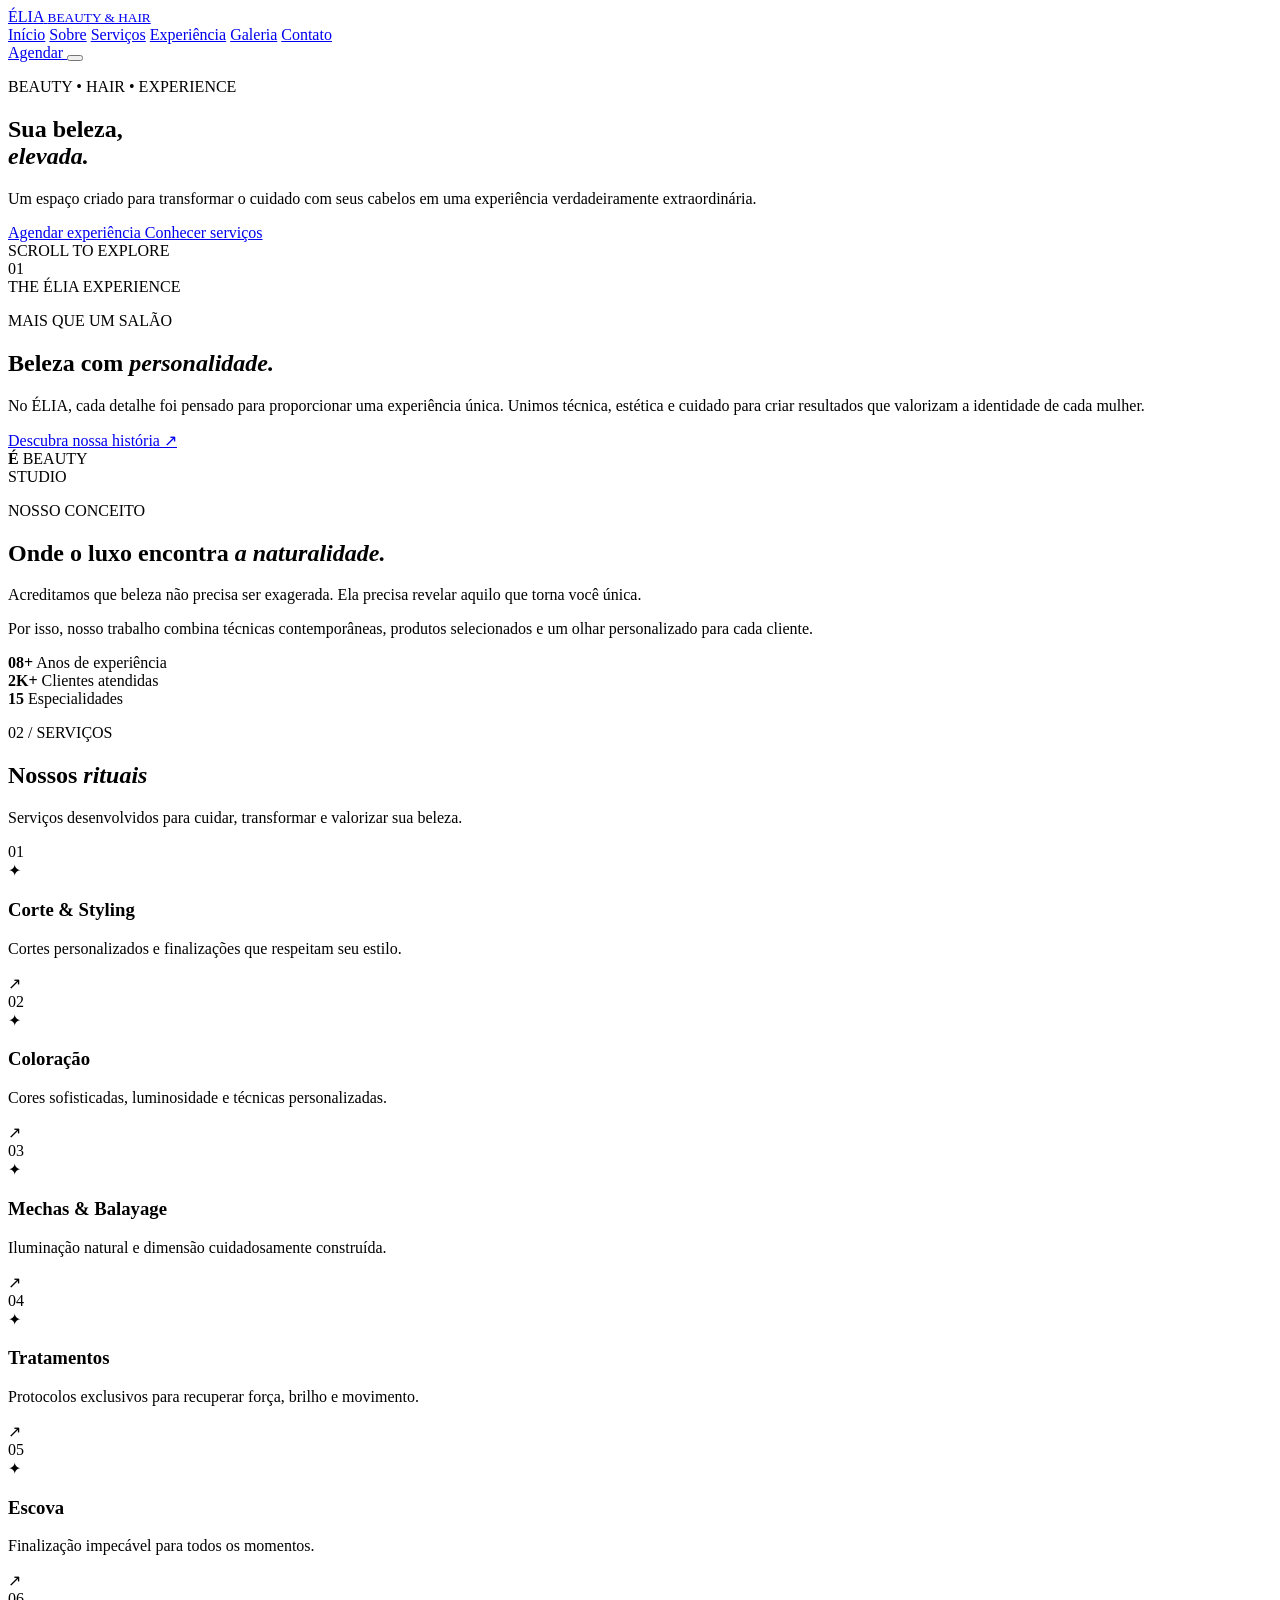
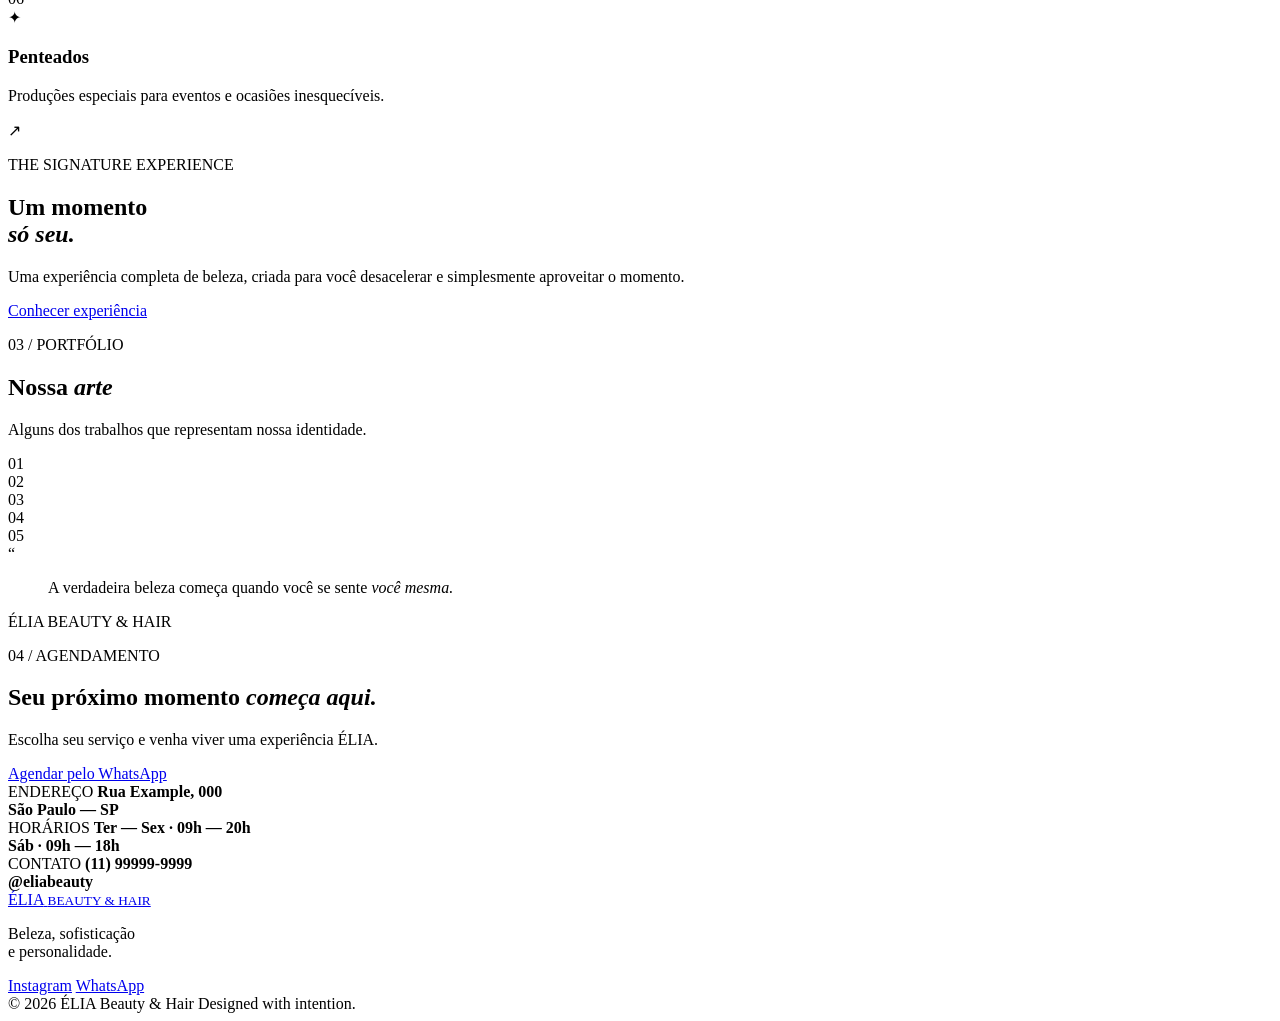
==== índex.html @ af0a2fb6 "Create índex.html" ====
<!DOCTYPE html>
<html lang="pt-BR">
<head>
    <meta charset="UTF-8">
    <meta name="viewport" content="width=device-width, initial-scale=1.0">

    <title>ÉLIA — Beauty & Hair</title>

    <meta name="description"
          content="ÉLIA Beauty & Hair — Beleza, sofisticação e experiências exclusivas para seus cabelos.">

    <!-- Google Fonts -->
    <link rel="preconnect" href="https://fonts.googleapis.com">
    <link rel="preconnect" href="https://fonts.gstatic.com" crossorigin>

    <link href="https://fonts.googleapis.com/css2?family=Cormorant+Garamond:wght@400;500;600;700&family=DM+Sans:wght@300;400;500;600&display=swap"
          rel="stylesheet">

    <!-- CSS -->
    <link rel="stylesheet" href="style.css">
</head>

<body>

    <!-- ================= HEADER ================= -->

    <header class="header" id="header">

        <a href="#" class="logo">
            <span>ÉLIA</span>
            <small>BEAUTY & HAIR</small>
        </a>

        <nav class="nav" id="nav">
            <a href="#inicio">Início</a>
            <a href="#sobre">Sobre</a>
            <a href="#servicos">Serviços</a>
            <a href="#experiencia">Experiência</a>
            <a href="#galeria">Galeria</a>
            <a href="#contato">Contato</a>
        </nav>

        <a href="#agendamento" class="header-button">
            Agendar
        </a>

        <button class="menu-button" id="menuButton" aria-label="Abrir menu">
            <span></span>
            <span></span>
            <span></span>
        </button>

    </header>


    <!-- ================= HERO ================= -->

    <main>

        <section class="hero" id="inicio">

            <div class="hero-overlay"></div>

            <div class="hero-content">

                <p class="eyebrow">
                    BEAUTY • HAIR • EXPERIENCE
                </p>

                <h1>
                    Sua beleza,<br>
                    <em>elevada.</em>
                </h1>

                <p class="hero-text">
                    Um espaço criado para transformar o cuidado
                    com seus cabelos em uma experiência
                    verdadeiramente extraordinária.
                </p>

                <div class="hero-buttons">

                    <a href="#agendamento" class="btn btn-primary">
                        Agendar experiência
                    </a>

                    <a href="#servicos" class="btn btn-outline">
                        Conhecer serviços
                    </a>

                </div>

            </div>

            <div class="hero-bottom">
                <span>SCROLL TO EXPLORE</span>
                <div class="scroll-line"></div>
            </div>

        </section>


        <!-- ================= INTRO ================= -->

        <section class="intro section">

            <div class="intro-label">
                <span>01</span>
                <div></div>
                <span>THE ÉLIA EXPERIENCE</span>
            </div>

            <div class="intro-content">

                <p class="eyebrow">
                    MAIS QUE UM SALÃO
                </p>

                <h2>
                    Beleza com <em>personalidade.</em>
                </h2>

                <p>
                    No ÉLIA, cada detalhe foi pensado para proporcionar
                    uma experiência única. Unimos técnica, estética
                    e cuidado para criar resultados que valorizam
                    a identidade de cada mulher.
                </p>

                <a href="#sobre" class="text-link">
                    Descubra nossa história
                    <span>↗</span>
                </a>

            </div>

        </section>


        <!-- ================= SOBRE ================= -->

        <section class="about section" id="sobre">

            <div class="about-image">

                <div class="image-frame"></div>

                <div class="about-badge">
                    <strong>É</strong>
                    <span>BEAUTY<br>STUDIO</span>
                </div>

            </div>

            <div class="about-content">

                <p class="eyebrow">
                    NOSSO CONCEITO
                </p>

                <h2>
                    Onde o luxo encontra
                    <em>a naturalidade.</em>
                </h2>

                <p>
                    Acreditamos que beleza não precisa ser exagerada.
                    Ela precisa revelar aquilo que torna você única.
                </p>

                <p>
                    Por isso, nosso trabalho combina técnicas
                    contemporâneas, produtos selecionados e um olhar
                    personalizado para cada cliente.
                </p>

                <div class="about-stats">

                    <div>
                        <strong>08+</strong>
                        <span>Anos de experiência</span>
                    </div>

                    <div>
                        <strong>2K+</strong>
                        <span>Clientes atendidas</span>
                    </div>

                    <div>
                        <strong>15</strong>
                        <span>Especialidades</span>
                    </div>

                </div>

            </div>

        </section>


        <!-- ================= SERVIÇOS ================= -->

        <section class="services section" id="servicos">

            <div class="section-heading">

                <div>
                    <p class="eyebrow">02 / SERVIÇOS</p>

                    <h2>
                        Nossos <em>rituais</em>
                    </h2>
                </div>

                <p>
                    Serviços desenvolvidos para cuidar,
                    transformar e valorizar sua beleza.
                </p>

            </div>


            <div class="services-grid">

                <article class="service-card">

                    <span class="service-number">01</span>

                    <div class="service-icon">✦</div>

                    <h3>Corte & Styling</h3>

                    <p>
                        Cortes personalizados e finalizações
                        que respeitam seu estilo.
                    </p>

                    <span class="service-arrow">↗</span>

                </article>


                <article class="service-card featured">

                    <span class="service-number">02</span>

                    <div class="service-icon">✦</div>

                    <h3>Coloração</h3>

                    <p>
                        Cores sofisticadas, luminosidade e
                        técnicas personalizadas.
                    </p>

                    <span class="service-arrow">↗</span>

                </article>


                <article class="service-card">

                    <span class="service-number">03</span>

                    <div class="service-icon">✦</div>

                    <h3>Mechas & Balayage</h3>

                    <p>
                        Iluminação natural e dimensão
                        cuidadosamente construída.
                    </p>

                    <span class="service-arrow">↗</span>

                </article>


                <article class="service-card">

                    <span class="service-number">04</span>

                    <div class="service-icon">✦</div>

                    <h3>Tratamentos</h3>

                    <p>
                        Protocolos exclusivos para recuperar
                        força, brilho e movimento.
                    </p>

                    <span class="service-arrow">↗</span>

                </article>


                <article class="service-card">

                    <span class="service-number">05</span>

                    <div class="service-icon">✦</div>

                    <h3>Escova</h3>

                    <p>
                        Finalização impecável para todos
                        os momentos.
                    </p>

                    <span class="service-arrow">↗</span>

                </article>


                <article class="service-card">

                    <span class="service-number">06</span>

                    <div class="service-icon">✦</div>

                    <h3>Penteados</h3>

                    <p>
                        Produções especiais para eventos
                        e ocasiões inesquecíveis.
                    </p>

                    <span class="service-arrow">↗</span>

                </article>

            </div>

        </section>


        <!-- ================= EXPERIÊNCIA ================= -->

        <section class="experience" id="experiencia">

            <div class="experience-overlay"></div>

            <div class="experience-content">

                <p class="eyebrow">
                    THE SIGNATURE EXPERIENCE
                </p>

                <h2>
                    Um momento<br>
                    <em>só seu.</em>
                </h2>

                <p>
                    Uma experiência completa de beleza,
                    criada para você desacelerar e simplesmente
                    aproveitar o momento.
                </p>

                <a href="#agendamento" class="btn btn-primary">
                    Conhecer experiência
                </a>

            </div>

        </section>


        <!-- ================= GALERIA ================= -->

        <section class="gallery section" id="galeria">

            <div class="section-heading">

                <div>
                    <p class="eyebrow">03 / PORTFÓLIO</p>

                    <h2>
                        Nossa <em>arte</em>
                    </h2>
                </div>

                <p>
                    Alguns dos trabalhos que representam
                    nossa identidade.
                </p>

            </div>


            <div class="gallery-grid">

                <div class="gallery-item large">
                    <div class="gallery-placeholder">
                        <span>01</span>
                    </div>
                </div>

                <div class="gallery-item">
                    <div class="gallery-placeholder">
                        <span>02</span>
                    </div>
                </div>

                <div class="gallery-item">
                    <div class="gallery-placeholder">
                        <span>03</span>
                    </div>
                </div>

                <div class="gallery-item">
                    <div class="gallery-placeholder">
                        <span>04</span>
                    </div>
                </div>

                <div class="gallery-item large">
                    <div class="gallery-placeholder">
                        <span>05</span>
                    </div>
                </div>

            </div>

        </section>


        <!-- ================= FRASE ================= -->

        <section class="quote">

            <div class="quote-symbol">“</div>

            <blockquote>
                A verdadeira beleza começa
                quando você se sente
                <em>você mesma.</em>
            </blockquote>

            <span>ÉLIA BEAUTY & HAIR</span>

        </section>


        <!-- ================= AGENDAMENTO ================= -->

        <section class="booking section" id="agendamento">

            <div class="booking-content">

                <p class="eyebrow">
                    04 / AGENDAMENTO
                </p>

                <h2>
                    Seu próximo momento
                    <em>começa aqui.</em>
                </h2>

                <p>
                    Escolha seu serviço e venha viver
                    uma experiência ÉLIA.
                </p>

                <a href="#" class="btn btn-primary">
                    Agendar pelo WhatsApp
                </a>

            </div>

            <div class="booking-details">

                <div>
                    <span>ENDEREÇO</span>
                    <strong>
                        Rua Example, 000<br>
                        São Paulo — SP
                    </strong>
                </div>

                <div>
                    <span>HORÁRIOS</span>
                    <strong>
                        Ter — Sex · 09h — 20h<br>
                        Sáb · 09h — 18h
                    </strong>
                </div>

                <div>
                    <span>CONTATO</span>
                    <strong>
                        (11) 99999-9999<br>
                        @eliabeauty
                    </strong>
                </div>

            </div>

        </section>

    </main>


    <!-- ================= FOOTER ================= -->

    <footer class="footer" id="contato">

        <div class="footer-top">

            <a href="#" class="logo">
                <span>ÉLIA</span>
                <small>BEAUTY & HAIR</small>
            </a>

            <p>
                Beleza, sofisticação<br>
                e personalidade.
            </p>

            <div class="socials">
                <a href="#">Instagram</a>
                <a href="#">WhatsApp</a>
            </div>

        </div>

        <div class="footer-bottom">

            <span>
                © 2026 ÉLIA Beauty & Hair
            </span>

            <span>
                Designed with intention.
            </span>

        </div>

    </footer>


    <!-- ================= JAVASCRIPT ================= -->

    <script>

        const header = document.getElementById("header");
        const menuButton = document.getElementById("menuButton");
        const nav = document.getElementById("nav");

        window.addEventListener("scroll", () => {

            if (window.scrollY > 50) {
                header.classList.add("scrolled");
            } else {
                header.classList.remove("scrolled");
            }

        });


        menuButton.addEventListener("click", () => {

            menuButton.classList.toggle("active");
            nav.classList.toggle("active");

        });


        document.querySelectorAll(".nav a").forEach(link => {

            link.addEventListener("click", () => {

                menuButton.classList.remove("active");
                nav.classList.remove("active");

            });

        });

    </script>

</body>
</html>
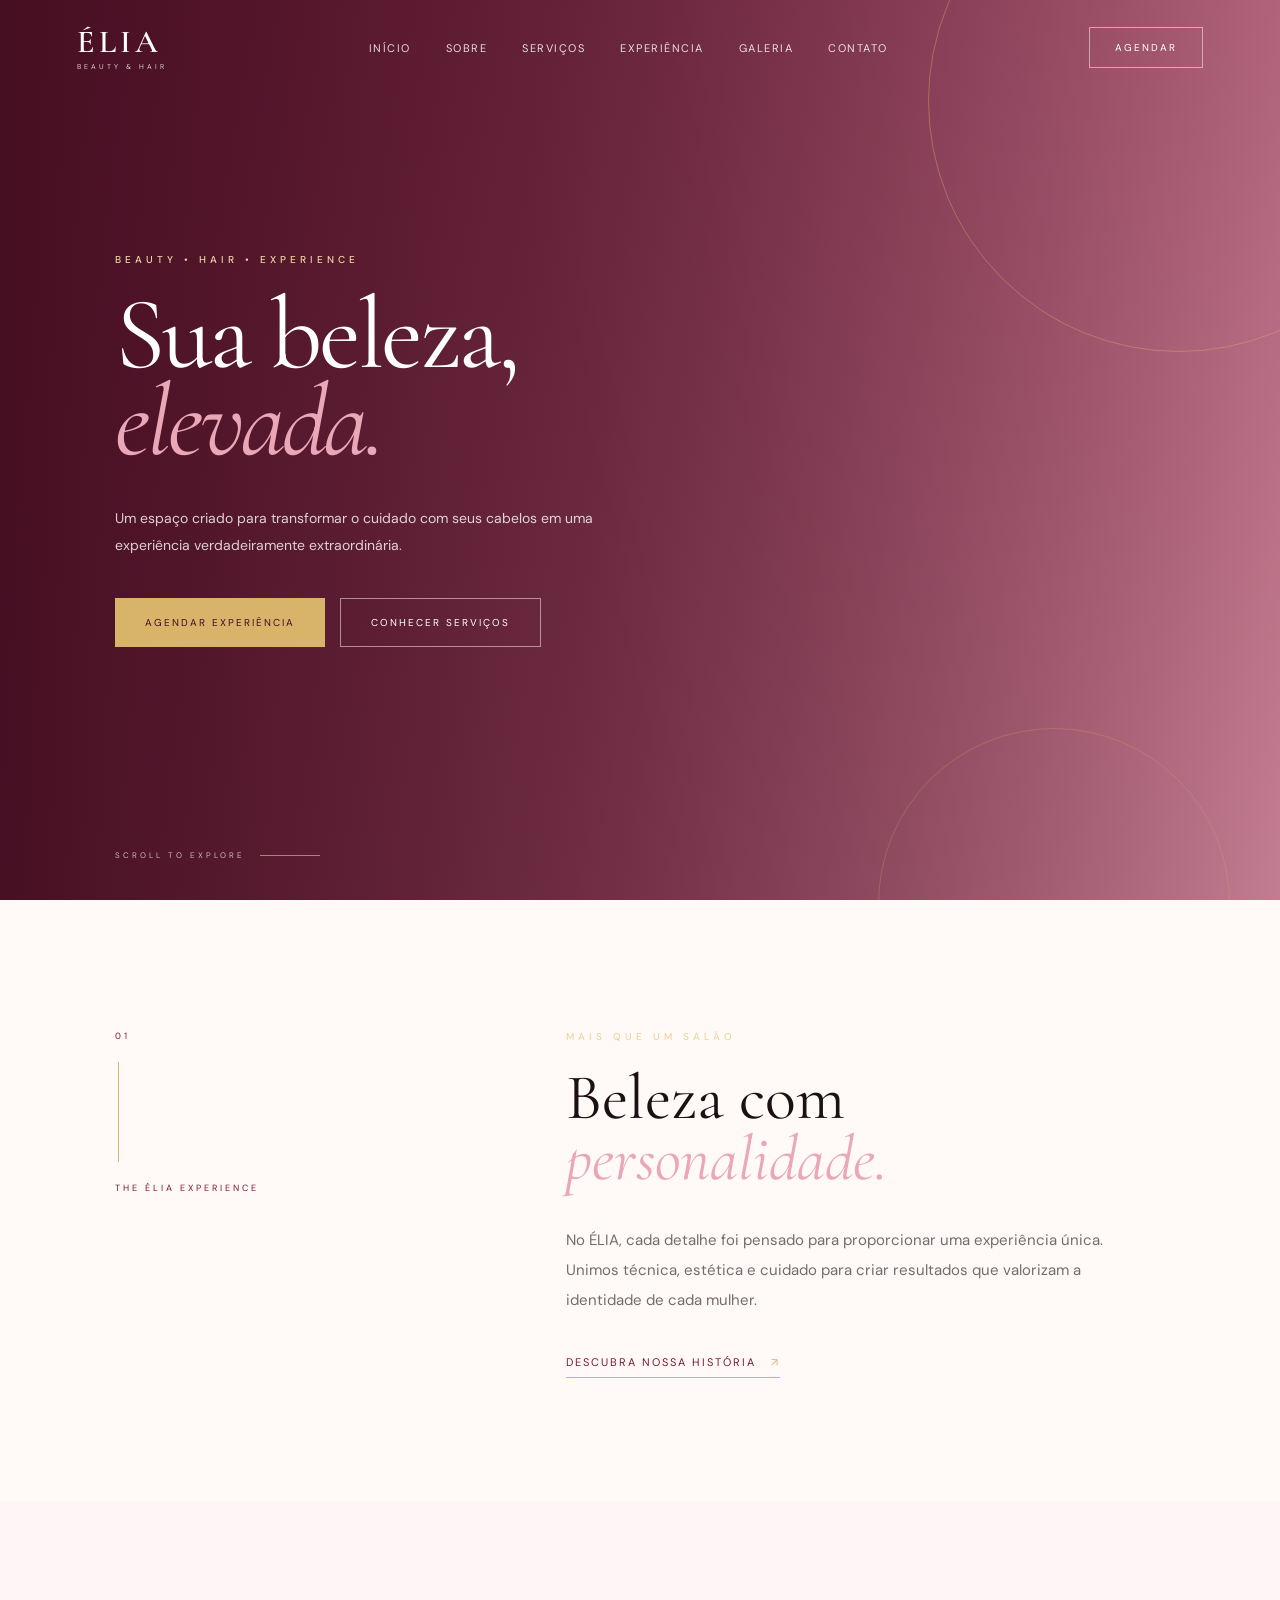
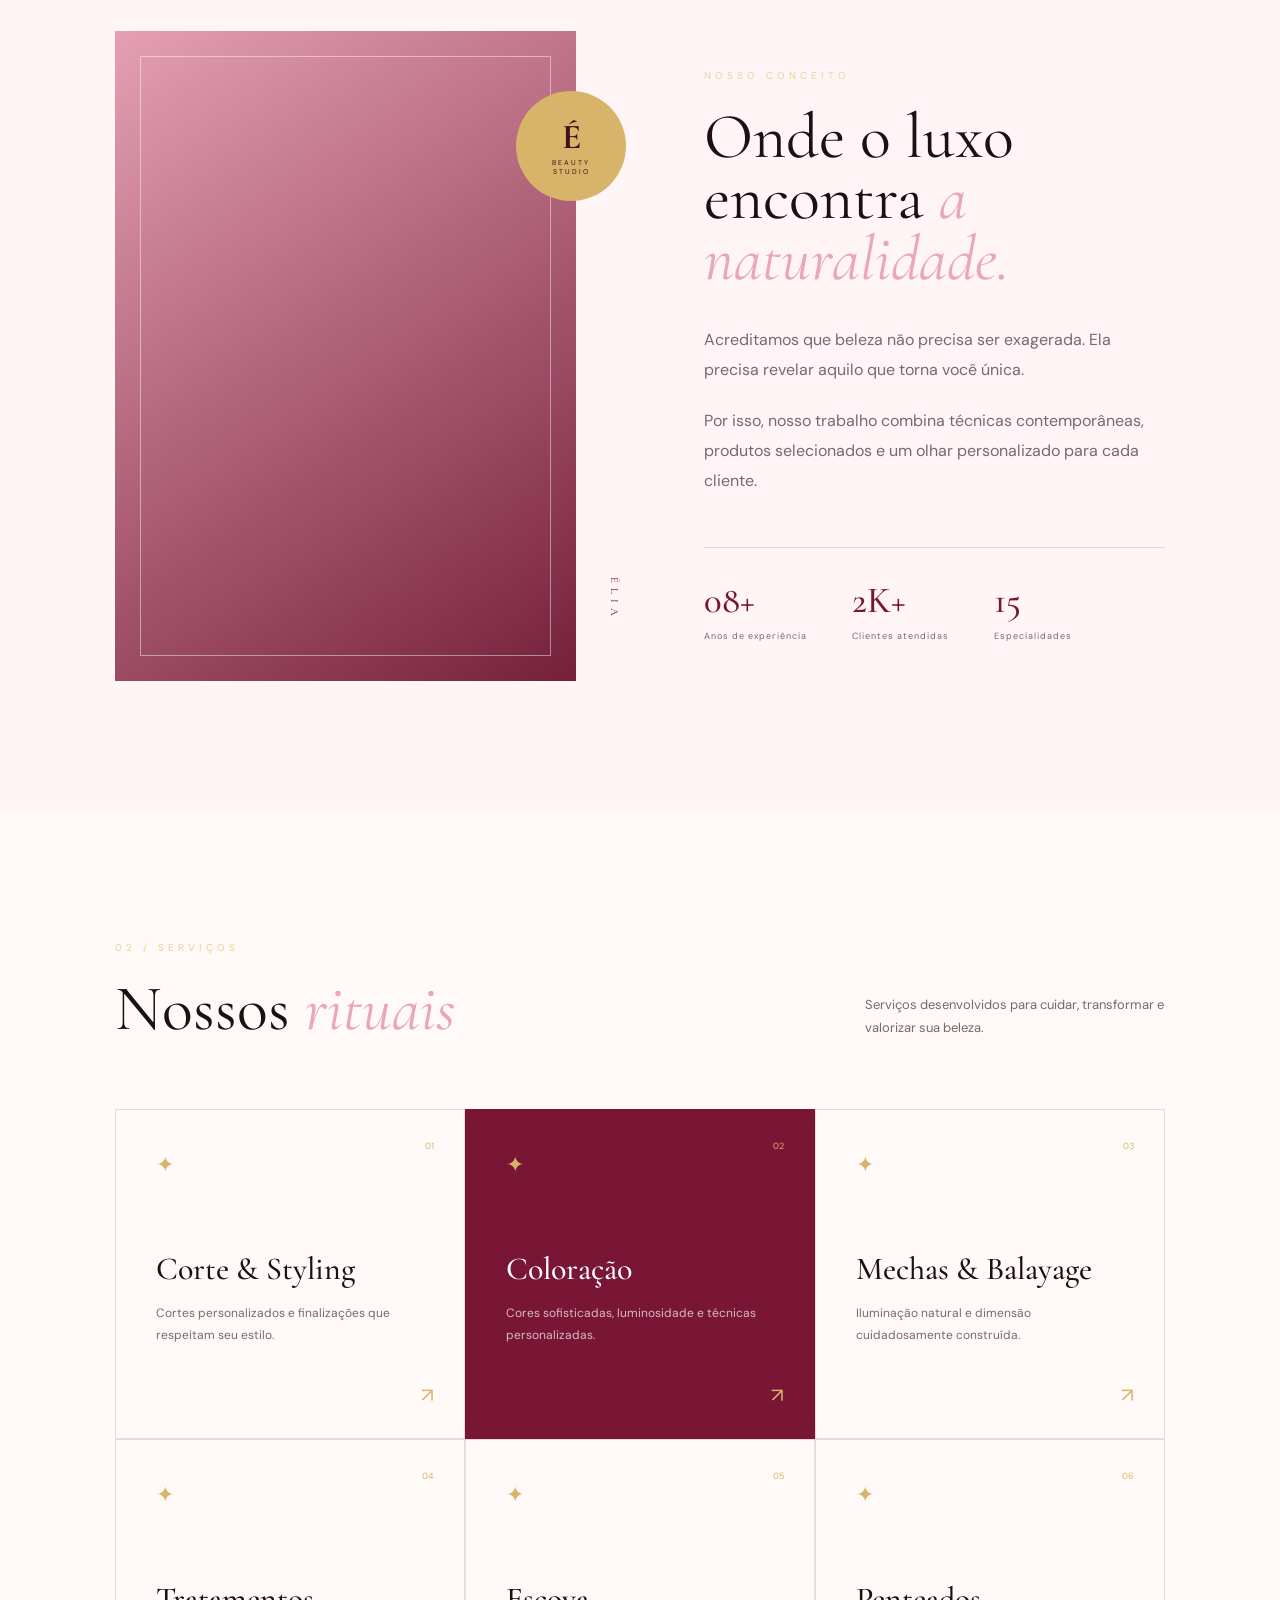
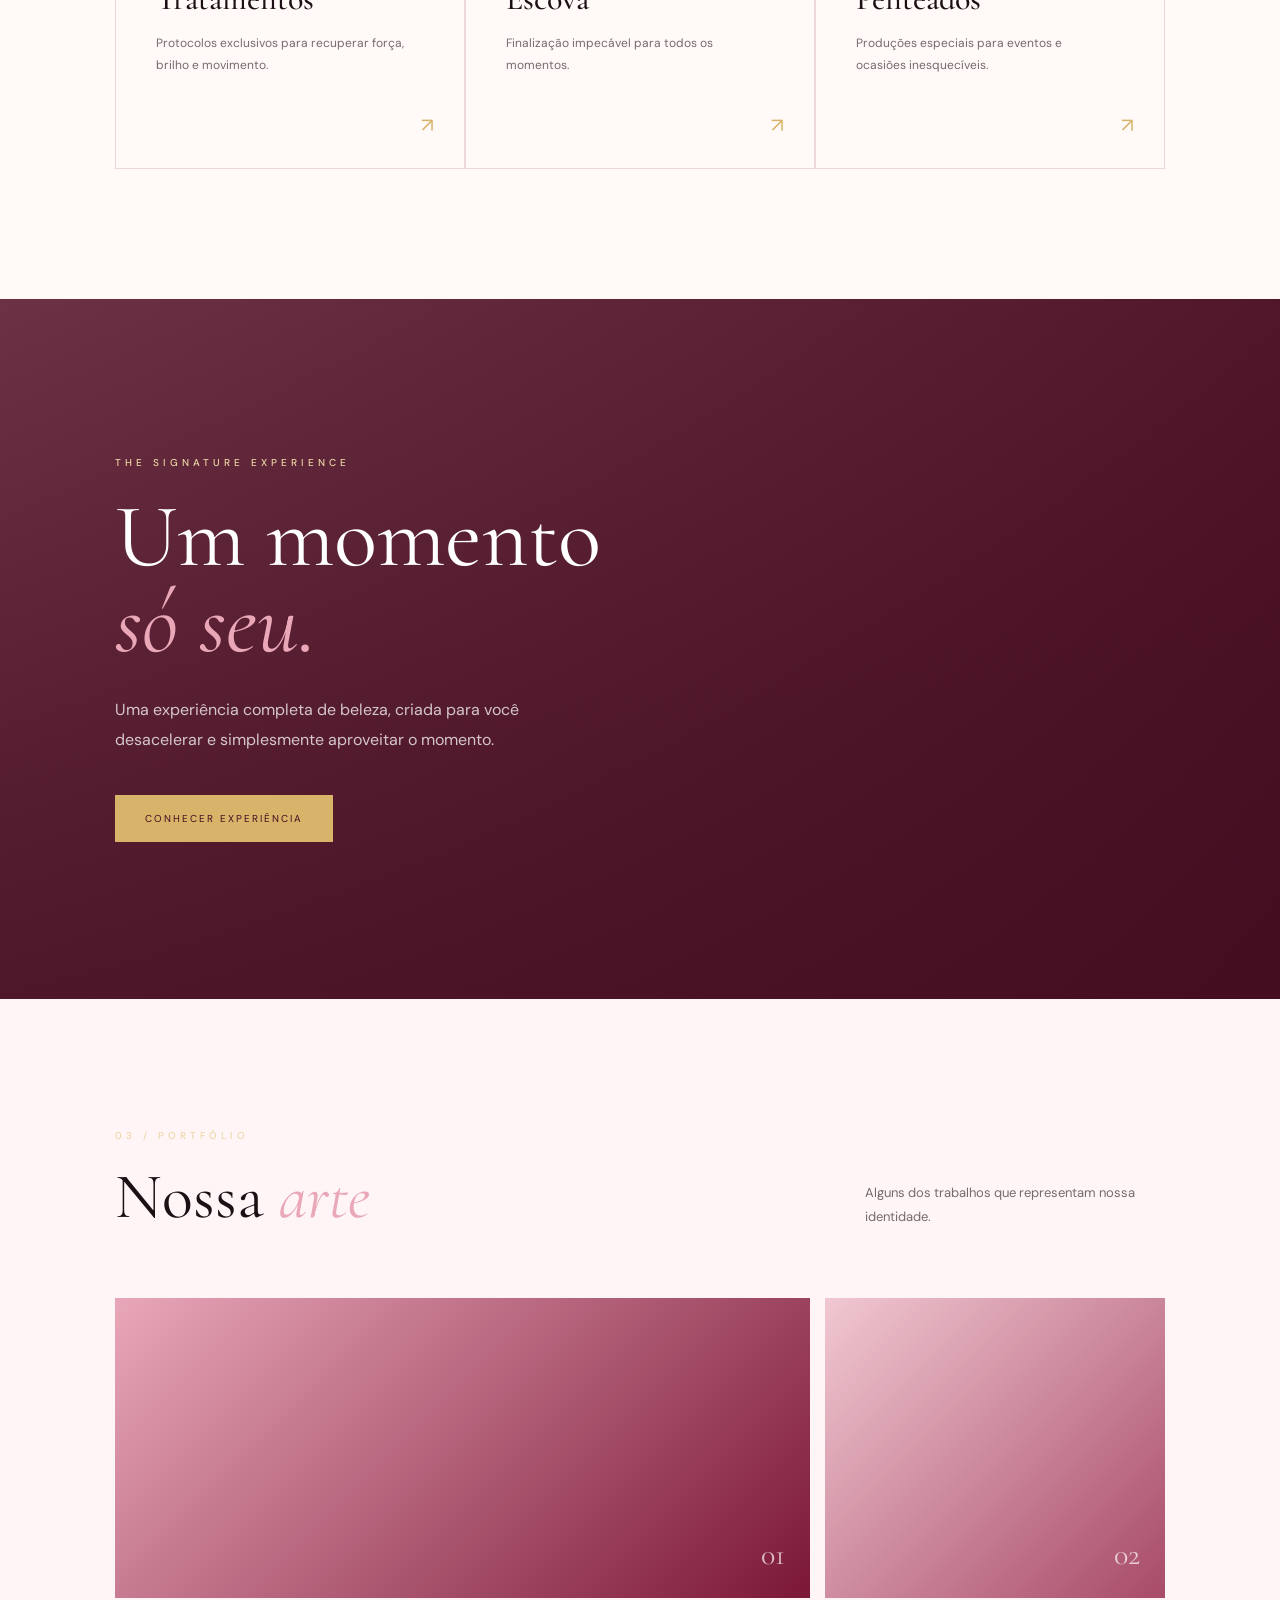
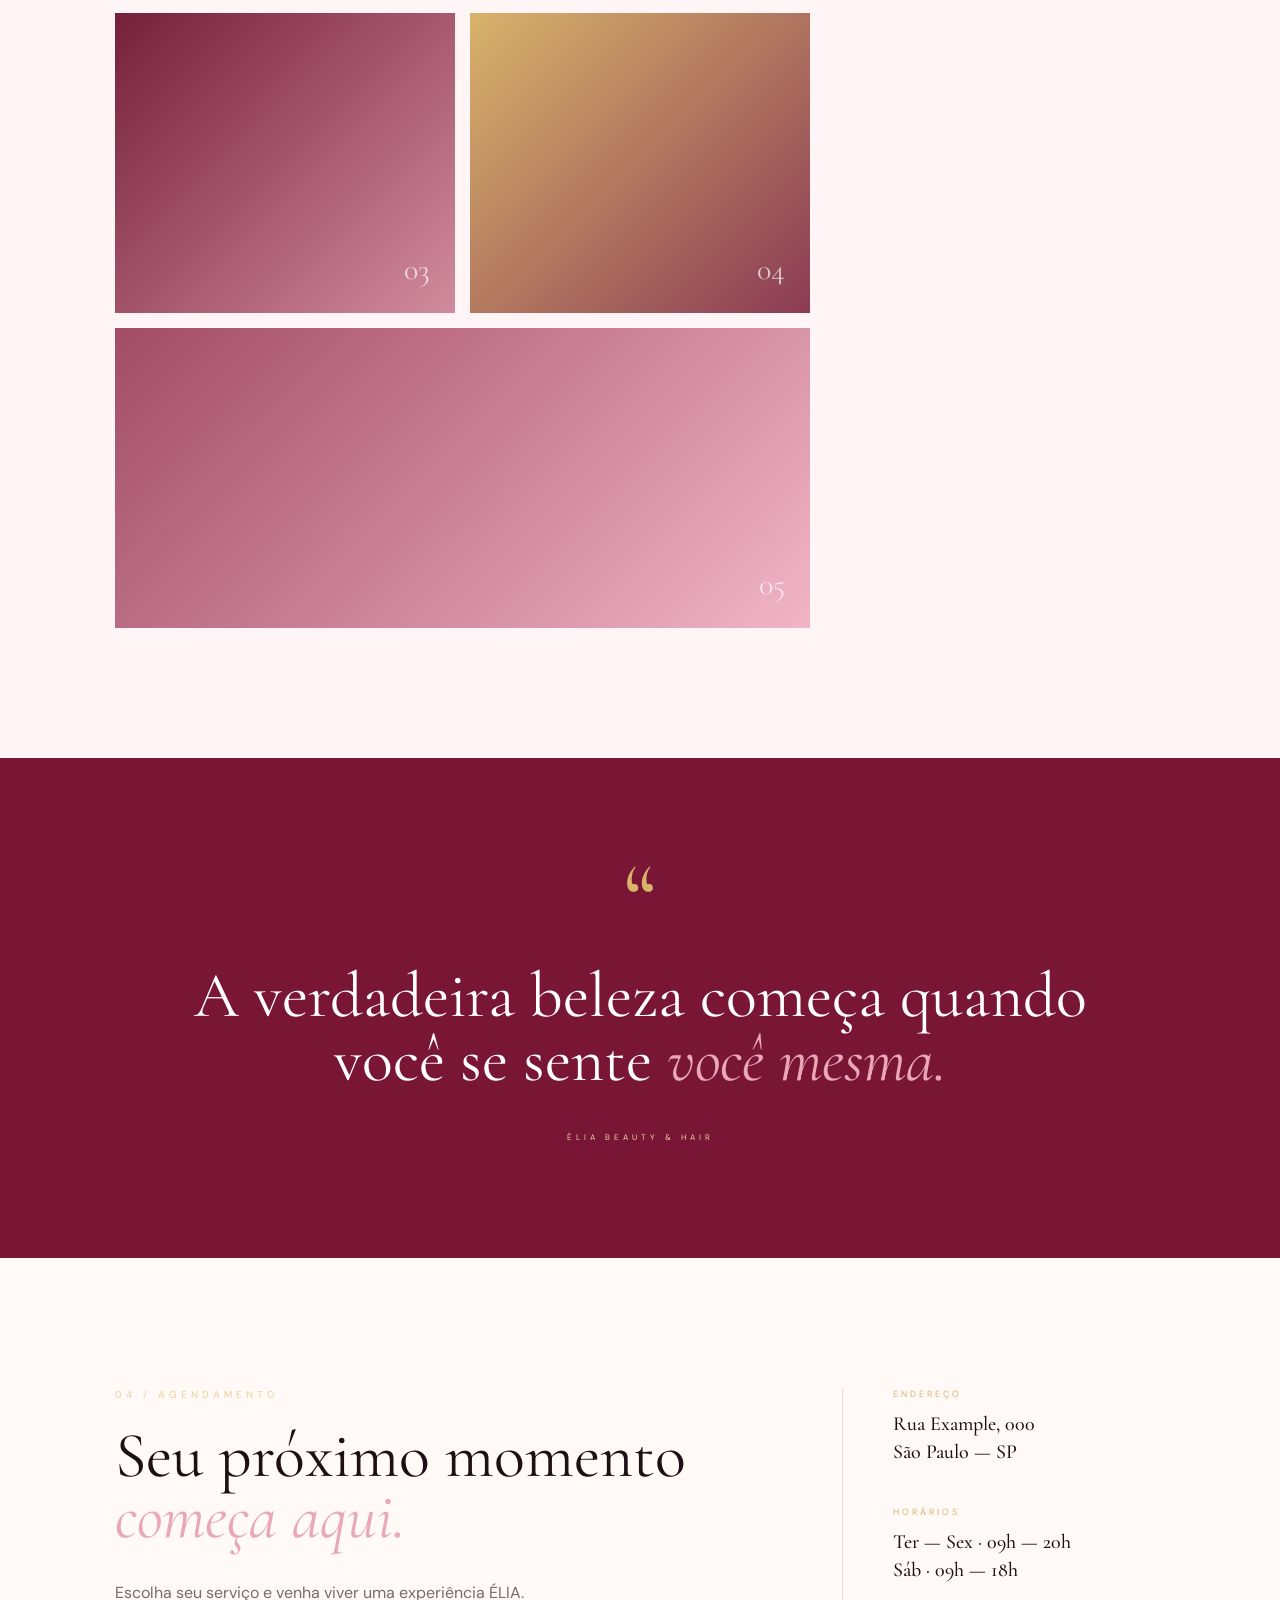
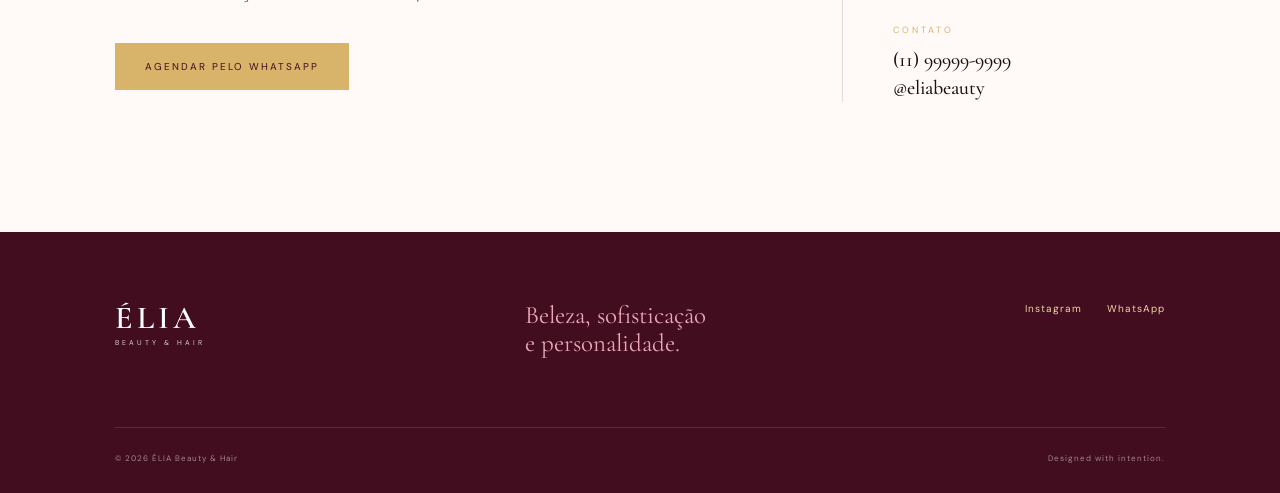
==== commit 3872b8a0: "Update índex.html" ====
--- a/índex.html
+++ b/índex.html
@@ -3,34 +3,882 @@
 <head>
     <meta charset="UTF-8">
     <meta name="viewport" content="width=device-width, initial-scale=1.0">
-
     <title>ÉLIA — Beauty & Hair</title>
-
     <meta name="description"
-          content="ÉLIA Beauty & Hair — Beleza, sofisticação e experiências exclusivas para seus cabelos.">
-
-    <!-- Google Fonts -->
+        content="ÉLIA Beauty & Hair — Beleza, sofisticação e experiências exclusivas para seus cabelos.">
+    <!-- FONTES -->
     <link rel="preconnect" href="https://fonts.googleapis.com">
     <link rel="preconnect" href="https://fonts.gstatic.com" crossorigin>
-
-    <link href="https://fonts.googleapis.com/css2?family=Cormorant+Garamond:wght@400;500;600;700&family=DM+Sans:wght@300;400;500;600&display=swap"
-          rel="stylesheet">
-
-    <!-- CSS -->
-    <link rel="stylesheet" href="style.css">
+    <link
+        href="https://fonts.googleapis.com/css2?family=Cormorant+Garamond:wght@400;500;600;700&family=DM+Sans:wght@300;400;500;600&display=swap"
+        rel="stylesheet">
+    <!-- =====================================================
+         CSS
+    ====================================================== -->
+    <style>
+        /* =====================================================
+           VARIÁVEIS
+        ====================================================== */
+        :root {
+            --pink: #e9a7b7;
+            --pink-light: #f8dce3;
+            --pink-pale: #fff5f7;
+            --wine: #7a1635;
+            --wine-dark: #430d20;
+            --gold: #d8b36a;
+            --gold-light: #ecd7a4;
+            --cream: #fffaf8;
+            --white: #ffffff;
+            --black: #1c1014;
+            --gray: #756a6d;
+            --border: rgba(122, 22, 53, 0.15);
+            --serif: "Cormorant Garamond", serif;
+            --sans: "DM Sans", sans-serif;
+            --transition: 0.4s ease;
+        }
+        /* =====================================================
+           RESET
+        ====================================================== */
+        * {
+            margin: 0;
+            padding: 0;
+            box-sizing: border-box;
+        }
+        html {
+            scroll-behavior: smooth;
+        }
+        body {
+            background: var(--cream);
+            color: var(--black);
+            font-family: var(--sans);
+            overflow-x: hidden;
+        }
+        a {
+            color: inherit;
+            text-decoration: none;
+        }
+        button {
+            font-family: inherit;
+        }
+        /* =====================================================
+           HEADER
+        ====================================================== */
+        .header {
+            position: fixed;
+            top: 0;
+            left: 0;
+            width: 100%;
+            height: 95px;
+            padding: 0 6vw;
+            display: flex;
+            align-items: center;
+            justify-content: space-between;
+            z-index: 1000;
+            color: white;
+            transition: var(--transition);
+        }
+        .header.scrolled {
+            height: 75px;
+            background: rgba(67, 13, 32, 0.95);
+            backdrop-filter: blur(15px);
+        }
+        /* LOGO */
+        .logo {
+            display: flex;
+            flex-direction: column;
+            line-height: 1;
+        }
+        .logo span {
+            font-family: var(--serif);
+            font-size: 2rem;
+            font-weight: 600;
+            letter-spacing: 4px;
+        }
+        .logo small {
+            margin-top: 5px;
+            font-size: 7px;
+            letter-spacing: 3px;
+            text-align: center;
+            opacity: .8;
+        }
+        /* =====================================================
+           MENU
+        ====================================================== */
+        .nav {
+            display: flex;
+            gap: 35px;
+        }
+        .nav a {
+            position: relative;
+            font-size: 11px;
+            letter-spacing: 1.5px;
+            text-transform: uppercase;
+            opacity: .85;
+            transition: var(--transition);
+        }
+        .nav a::after {
+            content: "";
+            position: absolute;
+            left: 0;
+            bottom: -8px;
+            width: 0;
+            height: 1px;
+            background: var(--gold);
+            transition: var(--transition);
+        }
+        .nav a:hover {
+            color: var(--gold-light);
+        }
+        .nav a:hover::after {
+            width: 100%;
+        }
+        /* BOTÃO AGENDAR */
+        .header-button {
+            border: 1px solid rgba(255,255,255,.5);
+            padding: 13px 25px;
+            font-size: 10px;
+            letter-spacing: 2px;
+            text-transform: uppercase;
+            transition: var(--transition);
+        }
+        .header-button:hover {
+            background: var(--gold);
+            border-color: var(--gold);
+            color: var(--wine-dark);
+        }
+        /* MENU MOBILE */
+        .menu-button {
+            display: none;
+            background: none;
+            border: none;
+            width: 35px;
+            cursor: pointer;
+        }
+        .menu-button span {
+            display: block;
+            height: 1px;
+            background: white;
+            margin: 7px 0;
+            transition: .3s;
+        }
+        /* =====================================================
+           HERO
+        ====================================================== */
+        .hero {
+            position: relative;
+            min-height: 100vh;
+            display: flex;
+            align-items: center;
+            padding: 120px 9vw;
+            color: white;
+            background:
+                linear-gradient(
+                    90deg,
+                    rgba(67,13,32,.95) 0%,
+                    rgba(67,13,32,.65) 45%,
+                    rgba(67,13,32,.15) 100%
+                ),
+                linear-gradient(
+                    120deg,
+                    #8e294b,
+                    #d990a5
+                );
+            overflow: hidden;
+        }
+        .hero::before {
+            content: "";
+            position: absolute;
+            width: 500px;
+            height: 500px;
+            right: -150px;
+            top: -150px;
+            border-radius: 50%;
+            border: 1px solid rgba(216,179,106,.4);
+        }
+        .hero::after {
+            content: "";
+            position: absolute;
+            width: 350px;
+            height: 350px;
+            right: 50px;
+            bottom: -180px;
+            border-radius: 50%;
+            border: 1px solid rgba(216,179,106,.25);
+        }
+        .hero-content {
+            position: relative;
+            max-width: 750px;
+            z-index: 2;
+        }
+        .eyebrow {
+            font-size: 10px;
+            letter-spacing: 4px;
+            color: var(--gold-light);
+            font-weight: 500;
+            margin-bottom: 25px;
+        }
+        .hero h1 {
+            font-family: var(--serif);
+            font-size: clamp(4.5rem, 8vw, 8rem);
+            font-weight: 400;
+            line-height: .85;
+            letter-spacing: -3px;
+            margin-bottom: 40px;
+        }
+        .hero h1 em,
+        h2 em {
+            font-style: italic;
+            color: var(--pink);
+        }
+        .hero-text {
+            max-width: 480px;
+            font-size: 14px;
+            line-height: 1.9;
+            color: rgba(255,255,255,.8);
+            margin-bottom: 40px;
+        }
+        .hero-buttons {
+            display: flex;
+            gap: 15px;
+        }
+        /* =====================================================
+           BOTÕES
+        ====================================================== */
+        .btn {
+            display: inline-flex;
+            align-items: center;
+            justify-content: center;
+            padding: 17px 30px;
+            font-size: 10px;
+            letter-spacing: 2px;
+            text-transform: uppercase;
+            transition: var(--transition);
+        }
+        .btn-primary {
+            background: var(--gold);
+            color: var(--wine-dark);
+        }
+        .btn-primary:hover {
+            background: white;
+            transform: translateY(-3px);
+        }
+        .btn-outline {
+            border: 1px solid rgba(255,255,255,.5);
+            color: white;
+        }
+        .btn-outline:hover {
+            background: white;
+            color: var(--wine-dark);
+        }
+        /* SCROLL */
+        .hero-bottom {
+            position: absolute;
+            bottom: 40px;
+            left: 9vw;
+            display: flex;
+            align-items: center;
+            gap: 15px;
+            font-size: 8px;
+            letter-spacing: 3px;
+            opacity: .7;
+        }
+        .scroll-line {
+            width: 60px;
+            height: 1px;
+            background: var(--gold);
+        }
+        /* =====================================================
+           SEÇÕES
+        ====================================================== */
+        .section {
+            padding: 130px 9vw;
+        }
+        h2 {
+            font-family: var(--serif);
+            font-size: clamp(3rem, 5vw, 5.5rem);
+            font-weight: 400;
+            line-height: .95;
+        }
+        h3 {
+            font-family: var(--serif);
+            font-size: 2rem;
+            font-weight: 500;
+        }
+        /* =====================================================
+           INTRO
+        ====================================================== */
+        .intro {
+            display: grid;
+            grid-template-columns: .7fr 1.3fr;
+            gap: 10vw;
+            background: var(--cream);
+        }
+        .intro-label {
+            display: flex;
+            flex-direction: column;
+            gap: 20px;
+            font-size: 9px;
+            letter-spacing: 3px;
+            color: var(--wine);
+        }
+        .intro-label div {
+            width: 1px;
+            height: 100px;
+            background: var(--gold);
+            margin-left: 3px;
+        }
+        .intro-content {
+            max-width: 700px;
+        }
+        .intro-content h2 {
+            margin-bottom: 35px;
+        }
+        .intro-content > p:not(.eyebrow) {
+            max-width: 550px;
+            font-size: 15px;
+            line-height: 2;
+            color: var(--gray);
+            margin-bottom: 35px;
+        }
+        .text-link {
+            color: var(--wine);
+            font-size: 11px;
+            letter-spacing: 2px;
+            text-transform: uppercase;
+            border-bottom: 1px solid var(--gold);
+            padding-bottom: 8px;
+        }
+        .text-link span {
+            color: var(--gold);
+            margin-left: 10px;
+        }
+        /* =====================================================
+           SOBRE
+        ====================================================== */
+        .about {
+            display: grid;
+            grid-template-columns: 1fr 1fr;
+            gap: 10vw;
+            align-items: center;
+            background: var(--pink-pale);
+        }
+        .about-image {
+            position: relative;
+            height: 650px;
+            background:
+                linear-gradient(
+                    145deg,
+                    #e4a0b2,
+                    #76203b
+                );
+        }
+        .about-image::after {
+            content: "ÉLIA";
+            position: absolute;
+            right: -45px;
+            bottom: 60px;
+            writing-mode: vertical-rl;
+            font-family: var(--serif);
+            font-size: 11px;
+            letter-spacing: 5px;
+            color: var(--wine);
+        }
+        .image-frame {
+            position: absolute;
+            inset: 25px;
+            border: 1px solid rgba(255,255,255,.45);
+        }
+        .about-badge {
+            position: absolute;
+            right: -50px;
+            top: 60px;
+            width: 110px;
+            height: 110px;
+            border-radius: 50%;
+            display: flex;
+            flex-direction: column;
+            align-items: center;
+            justify-content: center;
+            background: var(--gold);
+            color: var(--wine-dark);
+        }
+        .about-badge strong {
+            font-family: var(--serif);
+            font-size: 35px;
+        }
+        .about-badge span {
+            font-size: 7px;
+            letter-spacing: 2px;
+            text-align: center;
+        }
+        .about-content h2 {
+            margin-bottom: 35px;
+        }
+        .about-content > p:not(.eyebrow) {
+            color: var(--gray);
+            line-height: 1.9;
+            max-width: 500px;
+            margin-bottom: 20px;
+        }
+        /* ESTATÍSTICAS */
+        .about-stats {
+            display: flex;
+            gap: 45px;
+            margin-top: 50px;
+            padding-top: 30px;
+            border-top: 1px solid var(--border);
+        }
+        .about-stats div {
+            display: flex;
+            flex-direction: column;
+            gap: 7px;
+        }
+        .about-stats strong {
+            font-family: var(--serif);
+            color: var(--wine);
+            font-size: 2.3rem;
+            font-weight: 500;
+        }
+        .about-stats span {
+            font-size: 9px;
+            letter-spacing: 1px;
+            color: var(--gray);
+        }
+        /* =====================================================
+           SERVIÇOS
+        ====================================================== */
+        .services {
+            background: var(--cream);
+        }
+        .section-heading {
+            display: flex;
+            align-items: end;
+            justify-content: space-between;
+            margin-bottom: 70px;
+        }
+        .section-heading > p {
+            max-width: 300px;
+            font-size: 13px;
+            line-height: 1.8;
+            color: var(--gray);
+        }
+        .services-grid {
+            display: grid;
+            grid-template-columns: repeat(3, 1fr);
+        }
+        .service-card {
+            position: relative;
+            min-height: 330px;
+            padding: 40px;
+            border: 1px solid var(--border);
+            transition: var(--transition);
+        }
+        .service-card:hover {
+            background: var(--pink-pale);
+            transform: translateY(-8px);
+            z-index: 2;
+            box-shadow: 0 20px 50px rgba(122,22,53,.08);
+        }
+        .service-card.featured {
+            background: var(--wine);
+            color: white;
+        }
+        .service-card.featured p {
+            color: rgba(255,255,255,.7);
+        }
+        .service-number {
+            position: absolute;
+            top: 30px;
+            right: 30px;
+            font-size: 9px;
+            color: var(--gold);
+        }
+        .service-icon {
+            color: var(--gold);
+            font-size: 22px;
+            margin-bottom: 70px;
+        }
+        .service-card h3 {
+            margin-bottom: 15px;
+        }
+        .service-card p {
+            color: var(--gray);
+            font-size: 12px;
+            line-height: 1.8;
+            max-width: 250px;
+        }
+        .service-arrow {
+            position: absolute;
+            bottom: 30px;
+            right: 30px;
+            color: var(--gold);
+            font-size: 20px;
+        }
+        /* =====================================================
+           EXPERIÊNCIA
+        ====================================================== */
+        .experience {
+            position: relative;
+            min-height: 700px;
+            display: flex;
+            align-items: center;
+            padding: 100px 9vw;
+            color: white;
+            background:
+                linear-gradient(
+                    rgba(67,13,32,.72),
+                    rgba(67,13,32,.9)
+                ),
+                linear-gradient(
+                    120deg,
+                    #d990a5,
+                    #541027
+                );
+        }
+        .experience-content {
+            position: relative;
+            max-width: 650px;
+        }
+        .experience h2 {
+            font-size: clamp(4rem, 7vw, 7rem);
+            margin-bottom: 30px;
+        }
+        .experience-content > p:not(.eyebrow) {
+            max-width: 450px;
+            line-height: 1.9;
+            color: rgba(255,255,255,.75);
+            margin-bottom: 40px;
+        }
+        /* =====================================================
+           GALERIA
+        ====================================================== */
+        .gallery {
+            background: var(--pink-pale);
+        }
+        .gallery-grid {
+            display: grid;
+            grid-template-columns: repeat(3, 1fr);
+            grid-auto-rows: 300px;
+            gap: 15px;
+        }
+        .gallery-item.large {
+            grid-column: span 2;
+        }
+        .gallery-placeholder {
+            width: 100%;
+            height: 100%;
+            position: relative;
+            display: flex;
+            align-items: flex-end;
+            justify-content: flex-end;
+            padding: 25px;
+            background:
+                linear-gradient(
+                    135deg,
+                    #e8a7b8,
+                    #7b1737
+                );
+            transition: var(--transition);
+        }
+        .gallery-item:nth-child(2) .gallery-placeholder {
+            background:
+                linear-gradient(
+                    135deg,
+                    #f1c8d2,
+                    #a84b68
+                );
+        }
+        .gallery-item:nth-child(3) .gallery-placeholder {
+            background:
+                linear-gradient(
+                    135deg,
+                    #76203b,
+                    #d28b9e
+                );
+        }
+        .gallery-item:nth-child(4) .gallery-placeholder {
+            background:
+                linear-gradient(
+                    135deg,
+                    #d8b36a,
+                    #8b3b55
+                );
+        }
+        .gallery-item:nth-child(5) .gallery-placeholder {
+            background:
+                linear-gradient(
+                    135deg,
+                    #a24c68,
+                    #f1b5c6
+                );
+        }
+        .gallery-placeholder:hover {
+            transform: scale(.98);
+        }
+        .gallery-placeholder span {
+            font-family: var(--serif);
+            font-size: 30px;
+            color: rgba(255,255,255,.7);
+        }
+        /* =====================================================
+           FRASE
+        ====================================================== */
+        .quote {
+            min-height: 500px;
+            display: flex;
+            flex-direction: column;
+            align-items: center;
+            justify-content: center;
+            text-align: center;
+            padding: 100px 10vw;
+            background: var(--wine);
+            color: white;
+        }
+        .quote-symbol {
+            font-family: var(--serif);
+            font-size: 100px;
+            color: var(--gold);
+            line-height: .5;
+        }
+        blockquote {
+            max-width: 900px;
+            font-family: var(--serif);
+            font-size: clamp(2.5rem, 5vw, 5rem);
+            line-height: 1;
+            margin: 40px 0;
+        }
+        blockquote em {
+            color: var(--pink);
+        }
+        .quote > span {
+            font-size: 8px;
+            letter-spacing: 4px;
+            color: var(--gold-light);
+        }
+        /* =====================================================
+           AGENDAMENTO
+        ====================================================== */
+        .booking {
+            display: grid;
+            grid-template-columns: 1.3fr .7fr;
+            gap: 10vw;
+            background: var(--cream);
+        }
+        .booking-content h2 {
+            max-width: 700px;
+            margin-bottom: 30px;
+        }
+        .booking-content > p:not(.eyebrow) {
+            max-width: 450px;
+            color: var(--gray);
+            line-height: 1.9;
+            margin-bottom: 35px;
+        }
+        .booking-details {
+            display: flex;
+            flex-direction: column;
+            gap: 40px;
+            border-left: 1px solid var(--border);
+            padding-left: 50px;
+        }
+        .booking-details div {
+            display: flex;
+            flex-direction: column;
+            gap: 10px;
+        }
+        .booking-details span {
+            color: var(--gold);
+            font-size: 9px;
+            letter-spacing: 3px;
+        }
+        .booking-details strong {
+            font-family: var(--serif);
+            font-size: 20px;
+            font-weight: 500;
+            line-height: 1.4;
+        }
+        /* =====================================================
+           FOOTER
+        ====================================================== */
+        .footer {
+            padding: 70px 9vw 30px;
+            background: var(--wine-dark);
+            color: white;
+        }
+        .footer-top {
+            display: flex;
+            justify-content: space-between;
+            align-items: start;
+            padding-bottom: 70px;
+            border-bottom: 1px solid rgba(255,255,255,.12);
+        }
+        .footer-top p {
+            font-family: var(--serif);
+            font-size: 25px;
+            line-height: 1.1;
+            color: var(--pink);
+        }
+        .socials {
+            display: flex;
+            gap: 25px;
+        }
+        .socials a {
+            font-size: 10px;
+            letter-spacing: 1px;
+            color: var(--gold-light);
+        }
+        .footer-bottom {
+            display: flex;
+            justify-content: space-between;
+            padding-top: 25px;
+            font-size: 8px;
+            letter-spacing: 1px;
+            opacity: .5;
+        }
+        /* =====================================================
+           MOBILE
+        ====================================================== */
+        @media (max-width: 900px) {
+            .header {
+                height: 80px;
+                padding: 0 6vw;
+            }
+            .nav {
+                position: fixed;
+                top: 0;
+                right: -100%;
+                width: 80%;
+                height: 100vh;
+                padding: 120px 40px;
+                flex-direction: column;
+                gap: 30px;
+                background: var(--wine-dark);
+                transition: .5s ease;
+            }
+            .nav.active {
+                right: 0;
+            }
+            .nav a {
+                font-family: var(--serif);
+                font-size: 28px;
+                letter-spacing: 0;
+            }
+            .header-button {
+                display: none;
+            }
+            .menu-button {
+                display: block;
+                position: relative;
+                z-index: 1001;
+            }
+            .menu-button.active span:nth-child(1) {
+                transform: translateY(8px) rotate(45deg);
+            }
+            .menu-button.active span:nth-child(2) {
+                opacity: 0;
+            }
+            .menu-button.active span:nth-child(3) {
+                transform: translateY(-8px) rotate(-45deg);
+            }
+            .hero {
+                padding: 120px 7vw 80px;
+                min-height: 100svh;
+            }
+            .hero h1 {
+                font-size: clamp(4rem, 18vw, 6rem);
+            }
+            .hero-buttons {
+                flex-direction: column;
+                align-items: flex-start;
+            }
+            .section {
+                padding: 90px 7vw;
+            }
+            .intro {
+                grid-template-columns: 1fr;
+                gap: 50px;
+            }
+            .about {
+                grid-template-columns: 1fr;
+                gap: 70px;
+            }
+            .about-image {
+                height: 500px;
+            }
+            .services-grid {
+                grid-template-columns: 1fr;
+            }
+            .service-card {
+                min-height: 280px;
+            }
+            .section-heading {
+                flex-direction: column;
+                align-items: flex-start;
+                gap: 30px;
+            }
+            .gallery-grid {
+                grid-template-columns: 1fr 1fr;
+                grid-auto-rows: 250px;
+            }
+            .gallery-item.large {
+                grid-column: span 2;
+            }
+            .booking {
+                grid-template-columns: 1fr;
+                gap: 60px;
+            }
+            .booking-details {
+                border-left: none;
+                border-top: 1px solid var(--border);
+                padding-left: 0;
+                padding-top: 40px;
+            }
+            .footer-top {
+                flex-direction: column;
+                gap: 40px;
+            }
+        }
+        /* =====================================================
+           CELULAR PEQUENO
+        ====================================================== */
+        @media (max-width: 500px) {
+            .logo span {
+                font-size: 1.6rem;
+            }
+            .hero h1 {
+                letter-spacing: -2px;
+            }
+            .about-stats {
+                gap: 20px;
+            }
+            .about-stats strong {
+                font-size: 1.8rem;
+            }
+            .gallery-grid {
+                grid-template-columns: 1fr;
+            }
+            .gallery-item.large {
+                grid-column: span 1;
+            }
+            .gallery-grid {
+                grid-auto-rows: 300px;
+            }
+            .footer-bottom {
+                flex-direction: column;
+                gap: 10px;
+            }
+        }
+    </style>
 </head>
-
 <body>
-
-    <!-- ================= HEADER ================= -->
-
+    <!-- =====================================================
+         HEADER
+    ====================================================== -->
     <header class="header" id="header">
-
-        <a href="#" class="logo">
+        <a href="#inicio" class="logo">
             <span>ÉLIA</span>
             <small>BEAUTY & HAIR</small>
         </a>
-
         <nav class="nav" id="nav">
             <a href="#inicio">Início</a>
             <a href="#sobre">Sobre</a>
@@ -39,437 +887,299 @@
             <a href="#galeria">Galeria</a>
             <a href="#contato">Contato</a>
         </nav>
-
         <a href="#agendamento" class="header-button">
             Agendar
         </a>
-
-        <button class="menu-button" id="menuButton" aria-label="Abrir menu">
+        <button
+            class="menu-button"
+            id="menuButton"
+            aria-label="Abrir menu"
+            aria-expanded="false">
             <span></span>
             <span></span>
             <span></span>
         </button>
-
     </header>
-
-
-    <!-- ================= HERO ================= -->
-
+    <!-- =====================================================
+         CONTEÚDO
+    ====================================================== -->
     <main>
-
+        <!-- HERO -->
         <section class="hero" id="inicio">
-
-            <div class="hero-overlay"></div>
-
             <div class="hero-content">
-
                 <p class="eyebrow">
                     BEAUTY • HAIR • EXPERIENCE
                 </p>
-
                 <h1>
                     Sua beleza,<br>
                     <em>elevada.</em>
                 </h1>
-
                 <p class="hero-text">
                     Um espaço criado para transformar o cuidado
                     com seus cabelos em uma experiência
                     verdadeiramente extraordinária.
                 </p>
-
                 <div class="hero-buttons">
-
                     <a href="#agendamento" class="btn btn-primary">
                         Agendar experiência
                     </a>
-
                     <a href="#servicos" class="btn btn-outline">
                         Conhecer serviços
                     </a>
-
                 </div>
-
-            </div>
-
+            </div>
             <div class="hero-bottom">
                 <span>SCROLL TO EXPLORE</span>
                 <div class="scroll-line"></div>
             </div>
-
         </section>
-
-
-        <!-- ================= INTRO ================= -->
-
+        <!-- INTRO -->
         <section class="intro section">
-
             <div class="intro-label">
                 <span>01</span>
                 <div></div>
                 <span>THE ÉLIA EXPERIENCE</span>
             </div>
-
             <div class="intro-content">
-
                 <p class="eyebrow">
                     MAIS QUE UM SALÃO
                 </p>
-
                 <h2>
                     Beleza com <em>personalidade.</em>
                 </h2>
-
                 <p>
                     No ÉLIA, cada detalhe foi pensado para proporcionar
                     uma experiência única. Unimos técnica, estética
                     e cuidado para criar resultados que valorizam
                     a identidade de cada mulher.
                 </p>
-
                 <a href="#sobre" class="text-link">
                     Descubra nossa história
                     <span>↗</span>
                 </a>
-
-            </div>
-
+            </div>
         </section>
-
-
-        <!-- ================= SOBRE ================= -->
-
+        <!-- SOBRE -->
         <section class="about section" id="sobre">
-
             <div class="about-image">
-
                 <div class="image-frame"></div>
-
                 <div class="about-badge">
                     <strong>É</strong>
-                    <span>BEAUTY<br>STUDIO</span>
+                    <span>
+                        BEAUTY<br>
+                        STUDIO
+                    </span>
                 </div>
-
-            </div>
-
+            </div>
             <div class="about-content">
-
                 <p class="eyebrow">
                     NOSSO CONCEITO
                 </p>
-
                 <h2>
                     Onde o luxo encontra
                     <em>a naturalidade.</em>
                 </h2>
-
                 <p>
                     Acreditamos que beleza não precisa ser exagerada.
                     Ela precisa revelar aquilo que torna você única.
                 </p>
-
                 <p>
                     Por isso, nosso trabalho combina técnicas
                     contemporâneas, produtos selecionados e um olhar
                     personalizado para cada cliente.
                 </p>
-
                 <div class="about-stats">
-
                     <div>
                         <strong>08+</strong>
                         <span>Anos de experiência</span>
                     </div>
-
                     <div>
                         <strong>2K+</strong>
                         <span>Clientes atendidas</span>
                     </div>
-
                     <div>
                         <strong>15</strong>
                         <span>Especialidades</span>
                     </div>
-
                 </div>
-
-            </div>
-
+            </div>
         </section>
-
-
-        <!-- ================= SERVIÇOS ================= -->
-
+        <!-- SERVIÇOS -->
         <section class="services section" id="servicos">
-
             <div class="section-heading">
-
                 <div>
-                    <p class="eyebrow">02 / SERVIÇOS</p>
-
+                    <p class="eyebrow">
+                        02 / SERVIÇOS
+                    </p>
                     <h2>
                         Nossos <em>rituais</em>
                     </h2>
                 </div>
-
                 <p>
                     Serviços desenvolvidos para cuidar,
                     transformar e valorizar sua beleza.
                 </p>
-
-            </div>
-
-
+            </div>
             <div class="services-grid">
-
                 <article class="service-card">
-
                     <span class="service-number">01</span>
-
                     <div class="service-icon">✦</div>
-
                     <h3>Corte & Styling</h3>
-
                     <p>
                         Cortes personalizados e finalizações
                         que respeitam seu estilo.
                     </p>
-
                     <span class="service-arrow">↗</span>
-
                 </article>
-
-
                 <article class="service-card featured">
-
                     <span class="service-number">02</span>
-
                     <div class="service-icon">✦</div>
-
                     <h3>Coloração</h3>
-
                     <p>
                         Cores sofisticadas, luminosidade e
                         técnicas personalizadas.
                     </p>
-
                     <span class="service-arrow">↗</span>
-
                 </article>
-
-
                 <article class="service-card">
-
                     <span class="service-number">03</span>
-
                     <div class="service-icon">✦</div>
-
                     <h3>Mechas & Balayage</h3>
-
                     <p>
                         Iluminação natural e dimensão
                         cuidadosamente construída.
                     </p>
-
                     <span class="service-arrow">↗</span>
-
                 </article>
-
-
                 <article class="service-card">
-
                     <span class="service-number">04</span>
-
                     <div class="service-icon">✦</div>
-
                     <h3>Tratamentos</h3>
-
                     <p>
                         Protocolos exclusivos para recuperar
                         força, brilho e movimento.
                     </p>
-
                     <span class="service-arrow">↗</span>
-
                 </article>
-
-
                 <article class="service-card">
-
                     <span class="service-number">05</span>
-
                     <div class="service-icon">✦</div>
-
                     <h3>Escova</h3>
-
                     <p>
                         Finalização impecável para todos
                         os momentos.
                     </p>
-
                     <span class="service-arrow">↗</span>
-
                 </article>
-
-
                 <article class="service-card">
-
                     <span class="service-number">06</span>
-
                     <div class="service-icon">✦</div>
-
                     <h3>Penteados</h3>
-
                     <p>
                         Produções especiais para eventos
                         e ocasiões inesquecíveis.
                     </p>
-
                     <span class="service-arrow">↗</span>
-
                 </article>
-
-            </div>
-
+            </div>
         </section>
-
-
-        <!-- ================= EXPERIÊNCIA ================= -->
-
+        <!-- EXPERIÊNCIA -->
         <section class="experience" id="experiencia">
-
-            <div class="experience-overlay"></div>
-
             <div class="experience-content">
-
                 <p class="eyebrow">
                     THE SIGNATURE EXPERIENCE
                 </p>
-
                 <h2>
                     Um momento<br>
                     <em>só seu.</em>
                 </h2>
-
                 <p>
                     Uma experiência completa de beleza,
                     criada para você desacelerar e simplesmente
                     aproveitar o momento.
                 </p>
-
                 <a href="#agendamento" class="btn btn-primary">
                     Conhecer experiência
                 </a>
-
-            </div>
-
+            </div>
         </section>
-
-
-        <!-- ================= GALERIA ================= -->
-
+        <!-- GALERIA -->
         <section class="gallery section" id="galeria">
-
             <div class="section-heading">
-
                 <div>
-                    <p class="eyebrow">03 / PORTFÓLIO</p>
-
+                    <p class="eyebrow">
+                        03 / PORTFÓLIO
+                    </p>
                     <h2>
                         Nossa <em>arte</em>
                     </h2>
                 </div>
-
                 <p>
                     Alguns dos trabalhos que representam
                     nossa identidade.
                 </p>
-
-            </div>
-
-
+            </div>
             <div class="gallery-grid">
-
                 <div class="gallery-item large">
                     <div class="gallery-placeholder">
                         <span>01</span>
                     </div>
                 </div>
-
                 <div class="gallery-item">
                     <div class="gallery-placeholder">
                         <span>02</span>
                     </div>
                 </div>
-
                 <div class="gallery-item">
                     <div class="gallery-placeholder">
                         <span>03</span>
                     </div>
                 </div>
-
                 <div class="gallery-item">
                     <div class="gallery-placeholder">
                         <span>04</span>
                     </div>
                 </div>
-
                 <div class="gallery-item large">
                     <div class="gallery-placeholder">
                         <span>05</span>
                     </div>
                 </div>
-
-            </div>
-
+            </div>
         </section>
-
-
-        <!-- ================= FRASE ================= -->
-
+        <!-- FRASE -->
         <section class="quote">
-
-            <div class="quote-symbol">“</div>
-
+            <div class="quote-symbol">
+                “
+            </div>
             <blockquote>
                 A verdadeira beleza começa
                 quando você se sente
                 <em>você mesma.</em>
             </blockquote>
-
-            <span>ÉLIA BEAUTY & HAIR</span>
-
+            <span>
+                ÉLIA BEAUTY & HAIR
+            </span>
         </section>
-
-
-        <!-- ================= AGENDAMENTO ================= -->
-
+        <!-- AGENDAMENTO -->
         <section class="booking section" id="agendamento">
-
             <div class="booking-content">
-
                 <p class="eyebrow">
                     04 / AGENDAMENTO
                 </p>
-
                 <h2>
                     Seu próximo momento
                     <em>começa aqui.</em>
                 </h2>
-
                 <p>
                     Escolha seu serviço e venha viver
                     uma experiência ÉLIA.
                 </p>
-
                 <a href="#" class="btn btn-primary">
                     Agendar pelo WhatsApp
                 </a>
-
-            </div>
-
+            </div>
             <div class="booking-details">
-
                 <div>
                     <span>ENDEREÇO</span>
                     <strong>
@@ -477,7 +1187,6 @@
                         São Paulo — SP
                     </strong>
                 </div>
-
                 <div>
                     <span>HORÁRIOS</span>
                     <strong>
@@ -485,7 +1194,6 @@
                         Sáb · 09h — 18h
                     </strong>
                 </div>
-
                 <div>
                     <span>CONTATO</span>
                     <strong>
@@ -493,91 +1201,81 @@
                         @eliabeauty
                     </strong>
                 </div>
-
-            </div>
-
+            </div>
         </section>
-
     </main>
-
-
-    <!-- ================= FOOTER ================= -->
-
+    <!-- =====================================================
+         FOOTER
+    ====================================================== -->
     <footer class="footer" id="contato">
-
         <div class="footer-top">
-
-            <a href="#" class="logo">
+            <a href="#inicio" class="logo">
                 <span>ÉLIA</span>
-                <small>BEAUTY & HAIR</small>
+                <small>
+                    BEAUTY & HAIR
+                </small>
             </a>
-
             <p>
                 Beleza, sofisticação<br>
                 e personalidade.
             </p>
-
             <div class="socials">
-                <a href="#">Instagram</a>
-                <a href="#">WhatsApp</a>
-            </div>
-
+                <a href="#">
+                    Instagram
+                </a>
+                <a href="#">
+                    WhatsApp
+                </a>
+            </div>
         </div>
-
         <div class="footer-bottom">
-
             <span>
                 © 2026 ÉLIA Beauty & Hair
             </span>
-
             <span>
                 Designed with intention.
             </span>
-
         </div>
-
     </footer>
-
-
-    <!-- ================= JAVASCRIPT ================= -->
-
+    <!-- =====================================================
+         JAVASCRIPT
+    ====================================================== -->
     <script>
-
         const header = document.getElementById("header");
         const menuButton = document.getElementById("menuButton");
         const nav = document.getElementById("nav");
-
+        /* HEADER AO ROLAR */
         window.addEventListener("scroll", () => {
-
             if (window.scrollY > 50) {
                 header.classList.add("scrolled");
             } else {
                 header.classList.remove("scrolled");
             }
-
         });
-
-
+        /* MENU MOBILE */
         menuButton.addEventListener("click", () => {
-
-            menuButton.classList.toggle("active");
+            const isOpen =
+                menuButton.classList.toggle("active");
             nav.classList.toggle("active");
-
+            menuButton.setAttribute(
+                "aria-expanded",
+                isOpen
+            );
         });
-
-
+        /* FECHAR MENU */
         document.querySelectorAll(".nav a").forEach(link => {
-
             link.addEventListener("click", () => {
-
                 menuButton.classList.remove("active");
                 nav.classList.remove("active");
-
+                menuButton.setAttribute(
+                    "aria-expanded",
+                    "false"
+                );
             });
-
         });
-
     </script>
+</body>
+</html>
 
 </body>
 </html>
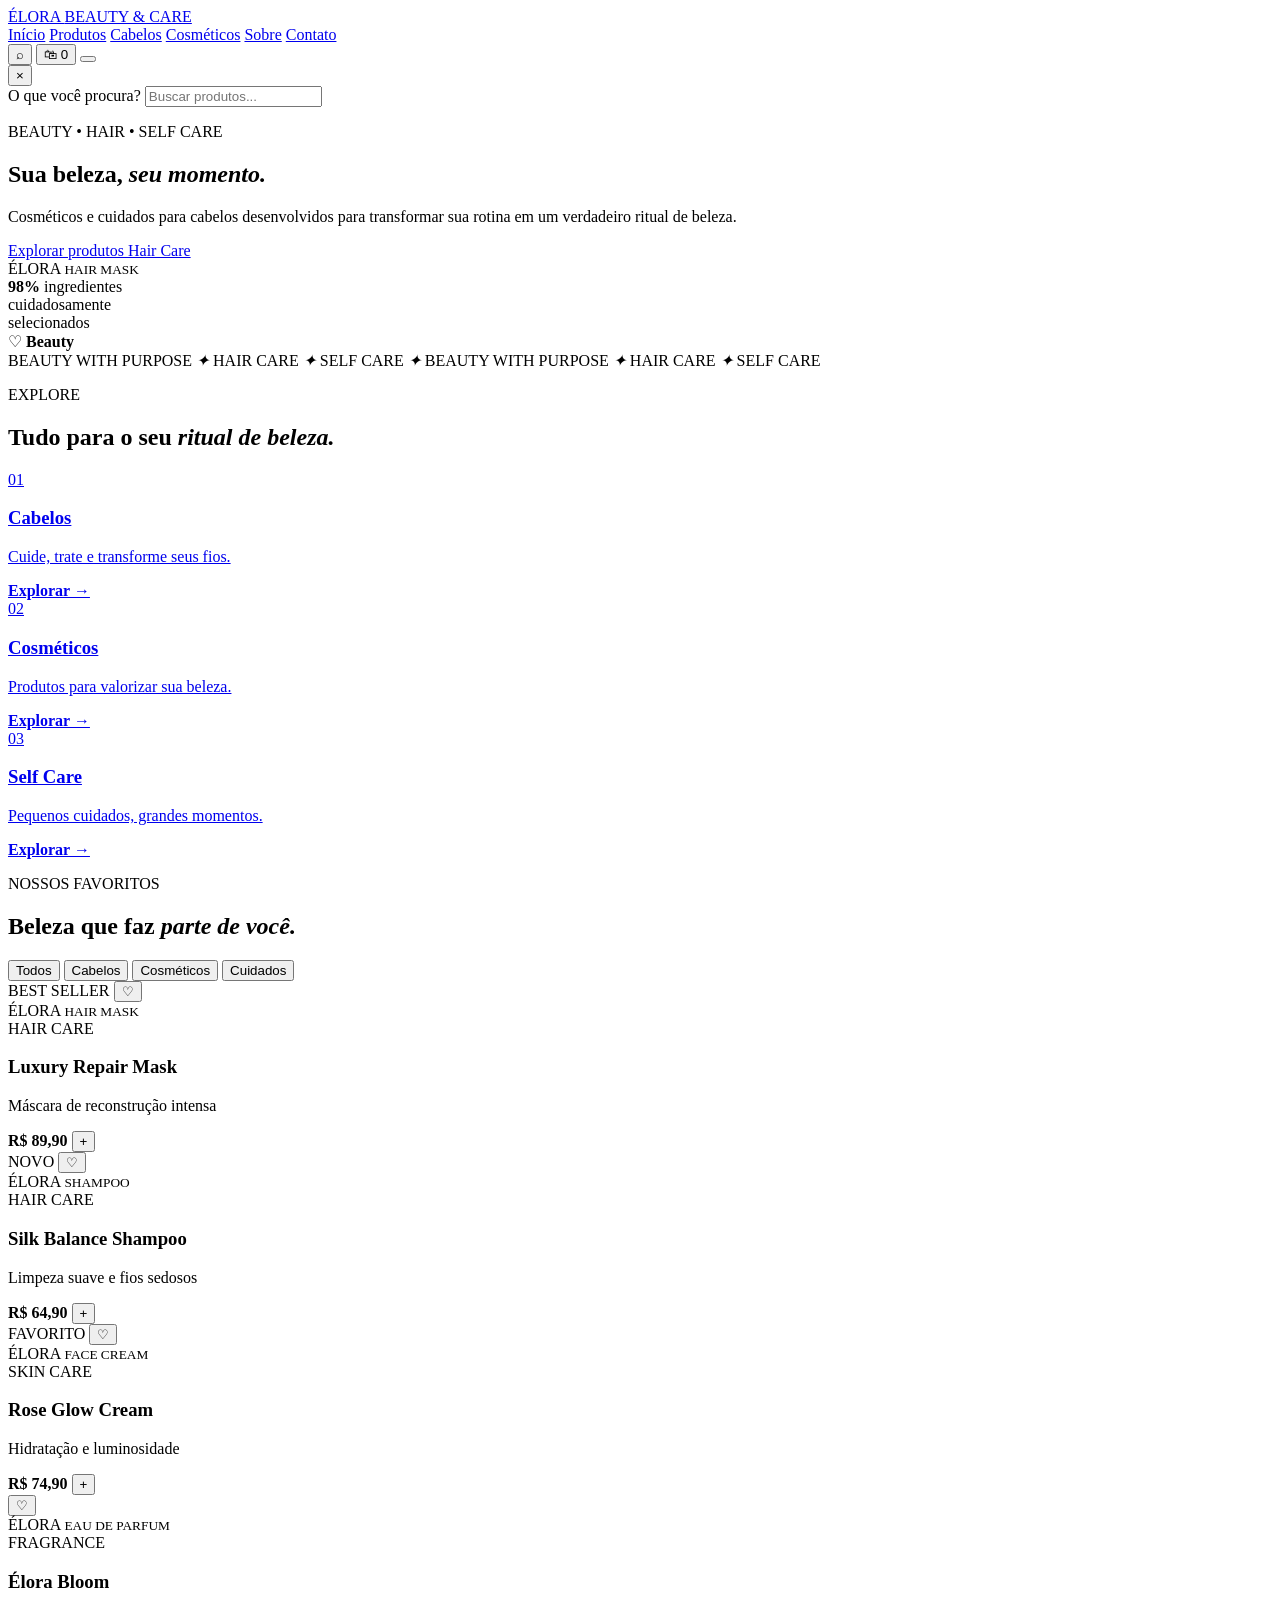
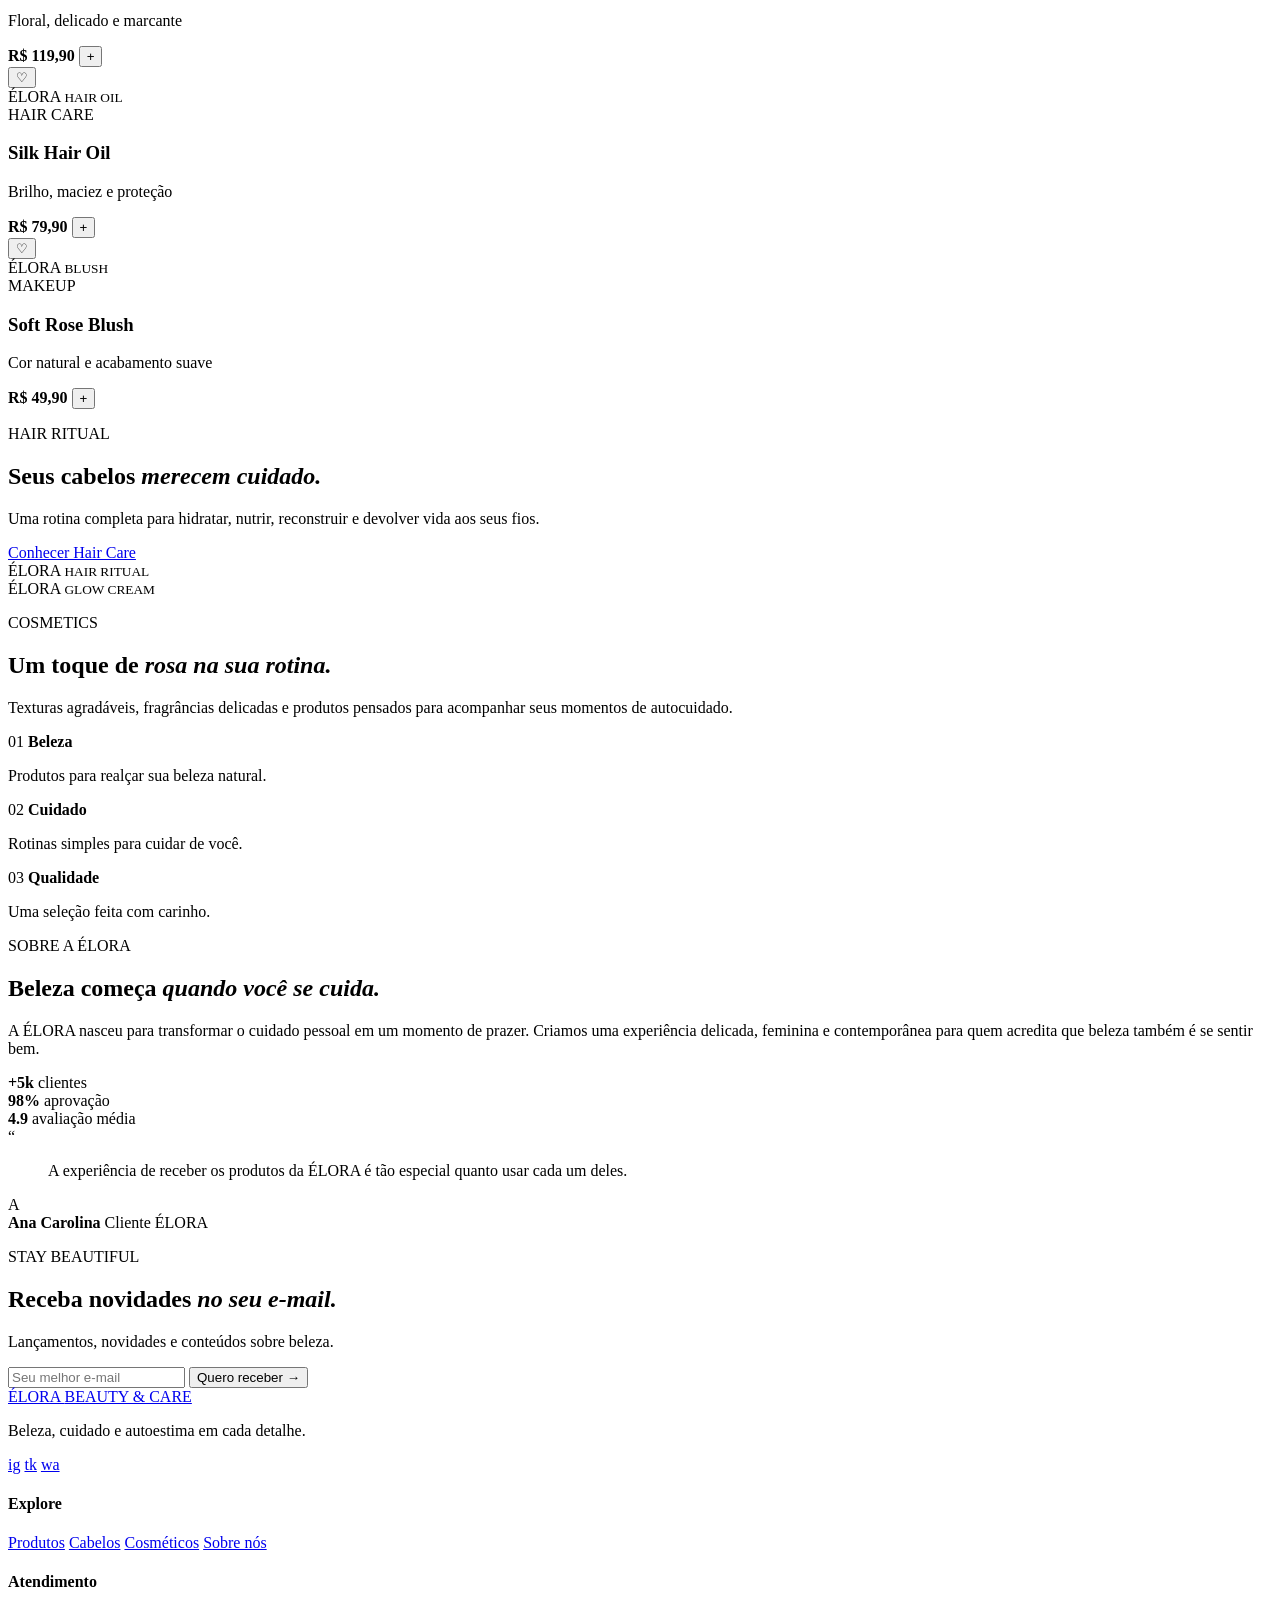
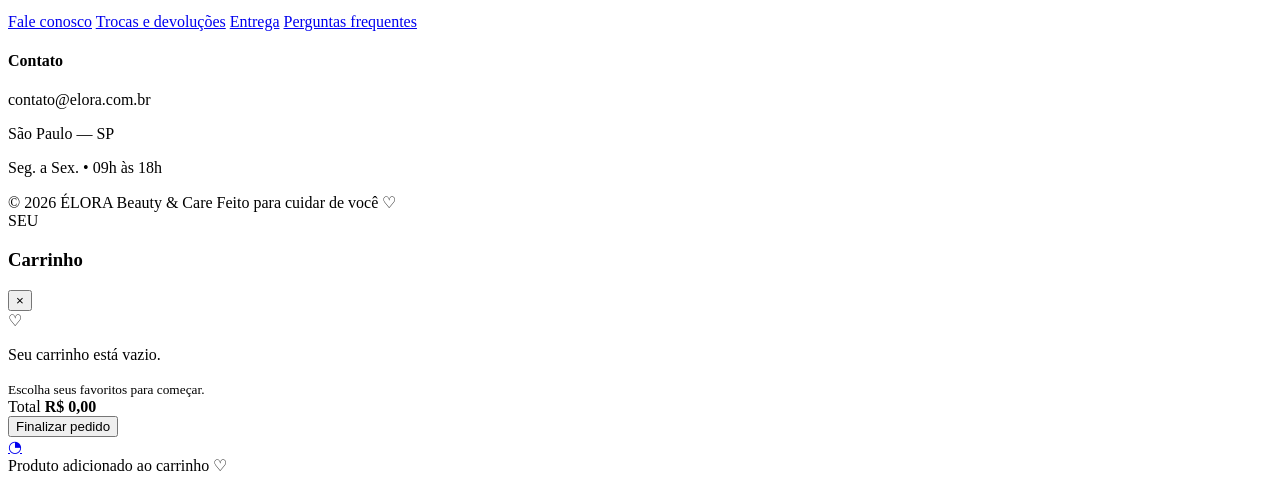
==== commit 2a3476e2: "Update índex.html" ====
--- a/índex.html
+++ b/índex.html
@@ -3,1279 +3,561 @@
 <head>
     <meta charset="UTF-8">
     <meta name="viewport" content="width=device-width, initial-scale=1.0">
-    <title>ÉLIA — Beauty & Hair</title>
-    <meta name="description"
-        content="ÉLIA Beauty & Hair — Beleza, sofisticação e experiências exclusivas para seus cabelos.">
-    <!-- FONTES -->
-    <link rel="preconnect" href="https://fonts.googleapis.com">
-    <link rel="preconnect" href="https://fonts.gstatic.com" crossorigin>
-    <link
-        href="https://fonts.googleapis.com/css2?family=Cormorant+Garamond:wght@400;500;600;700&family=DM+Sans:wght@300;400;500;600&display=swap"
-        rel="stylesheet">
-    <!-- =====================================================
-         CSS
-    ====================================================== -->
-    <style>
-        /* =====================================================
-           VARIÁVEIS
-        ====================================================== */
-        :root {
-            --pink: #e9a7b7;
-            --pink-light: #f8dce3;
-            --pink-pale: #fff5f7;
-            --wine: #7a1635;
-            --wine-dark: #430d20;
-            --gold: #d8b36a;
-            --gold-light: #ecd7a4;
-            --cream: #fffaf8;
-            --white: #ffffff;
-            --black: #1c1014;
-            --gray: #756a6d;
-            --border: rgba(122, 22, 53, 0.15);
-            --serif: "Cormorant Garamond", serif;
-            --sans: "DM Sans", sans-serif;
-            --transition: 0.4s ease;
-        }
-        /* =====================================================
-           RESET
-        ====================================================== */
-        * {
-            margin: 0;
-            padding: 0;
-            box-sizing: border-box;
-        }
-        html {
-            scroll-behavior: smooth;
-        }
-        body {
-            background: var(--cream);
-            color: var(--black);
-            font-family: var(--sans);
-            overflow-x: hidden;
-        }
-        a {
-            color: inherit;
-            text-decoration: none;
-        }
-        button {
-            font-family: inherit;
-        }
-        /* =====================================================
-           HEADER
-        ====================================================== */
-        .header {
-            position: fixed;
-            top: 0;
-            left: 0;
-            width: 100%;
-            height: 95px;
-            padding: 0 6vw;
-            display: flex;
-            align-items: center;
-            justify-content: space-between;
-            z-index: 1000;
-            color: white;
-            transition: var(--transition);
-        }
-        .header.scrolled {
-            height: 75px;
-            background: rgba(67, 13, 32, 0.95);
-            backdrop-filter: blur(15px);
-        }
-        /* LOGO */
-        .logo {
-            display: flex;
-            flex-direction: column;
-            line-height: 1;
-        }
-        .logo span {
-            font-family: var(--serif);
-            font-size: 2rem;
-            font-weight: 600;
-            letter-spacing: 4px;
-        }
-        .logo small {
-            margin-top: 5px;
-            font-size: 7px;
-            letter-spacing: 3px;
-            text-align: center;
-            opacity: .8;
-        }
-        /* =====================================================
-           MENU
-        ====================================================== */
-        .nav {
-            display: flex;
-            gap: 35px;
-        }
-        .nav a {
-            position: relative;
-            font-size: 11px;
-            letter-spacing: 1.5px;
-            text-transform: uppercase;
-            opacity: .85;
-            transition: var(--transition);
-        }
-        .nav a::after {
-            content: "";
-            position: absolute;
-            left: 0;
-            bottom: -8px;
-            width: 0;
-            height: 1px;
-            background: var(--gold);
-            transition: var(--transition);
-        }
-        .nav a:hover {
-            color: var(--gold-light);
-        }
-        .nav a:hover::after {
-            width: 100%;
-        }
-        /* BOTÃO AGENDAR */
-        .header-button {
-            border: 1px solid rgba(255,255,255,.5);
-            padding: 13px 25px;
-            font-size: 10px;
-            letter-spacing: 2px;
-            text-transform: uppercase;
-            transition: var(--transition);
-        }
-        .header-button:hover {
-            background: var(--gold);
-            border-color: var(--gold);
-            color: var(--wine-dark);
-        }
-        /* MENU MOBILE */
-        .menu-button {
-            display: none;
-            background: none;
-            border: none;
-            width: 35px;
-            cursor: pointer;
-        }
-        .menu-button span {
-            display: block;
-            height: 1px;
-            background: white;
-            margin: 7px 0;
-            transition: .3s;
-        }
-        /* =====================================================
-           HERO
-        ====================================================== */
-        .hero {
-            position: relative;
-            min-height: 100vh;
-            display: flex;
-            align-items: center;
-            padding: 120px 9vw;
-            color: white;
-            background:
-                linear-gradient(
-                    90deg,
-                    rgba(67,13,32,.95) 0%,
-                    rgba(67,13,32,.65) 45%,
-                    rgba(67,13,32,.15) 100%
-                ),
-                linear-gradient(
-                    120deg,
-                    #8e294b,
-                    #d990a5
-                );
-            overflow: hidden;
-        }
-        .hero::before {
-            content: "";
-            position: absolute;
-            width: 500px;
-            height: 500px;
-            right: -150px;
-            top: -150px;
-            border-radius: 50%;
-            border: 1px solid rgba(216,179,106,.4);
-        }
-        .hero::after {
-            content: "";
-            position: absolute;
-            width: 350px;
-            height: 350px;
-            right: 50px;
-            bottom: -180px;
-            border-radius: 50%;
-            border: 1px solid rgba(216,179,106,.25);
-        }
-        .hero-content {
-            position: relative;
-            max-width: 750px;
-            z-index: 2;
-        }
-        .eyebrow {
-            font-size: 10px;
-            letter-spacing: 4px;
-            color: var(--gold-light);
-            font-weight: 500;
-            margin-bottom: 25px;
-        }
-        .hero h1 {
-            font-family: var(--serif);
-            font-size: clamp(4.5rem, 8vw, 8rem);
-            font-weight: 400;
-            line-height: .85;
-            letter-spacing: -3px;
-            margin-bottom: 40px;
-        }
-        .hero h1 em,
-        h2 em {
-            font-style: italic;
-            color: var(--pink);
-        }
-        .hero-text {
-            max-width: 480px;
-            font-size: 14px;
-            line-height: 1.9;
-            color: rgba(255,255,255,.8);
-            margin-bottom: 40px;
-        }
-        .hero-buttons {
-            display: flex;
-            gap: 15px;
-        }
-        /* =====================================================
-           BOTÕES
-        ====================================================== */
-        .btn {
-            display: inline-flex;
-            align-items: center;
-            justify-content: center;
-            padding: 17px 30px;
-            font-size: 10px;
-            letter-spacing: 2px;
-            text-transform: uppercase;
-            transition: var(--transition);
-        }
-        .btn-primary {
-            background: var(--gold);
-            color: var(--wine-dark);
-        }
-        .btn-primary:hover {
-            background: white;
-            transform: translateY(-3px);
-        }
-        .btn-outline {
-            border: 1px solid rgba(255,255,255,.5);
-            color: white;
-        }
-        .btn-outline:hover {
-            background: white;
-            color: var(--wine-dark);
-        }
-        /* SCROLL */
-        .hero-bottom {
-            position: absolute;
-            bottom: 40px;
-            left: 9vw;
-            display: flex;
-            align-items: center;
-            gap: 15px;
-            font-size: 8px;
-            letter-spacing: 3px;
-            opacity: .7;
-        }
-        .scroll-line {
-            width: 60px;
-            height: 1px;
-            background: var(--gold);
-        }
-        /* =====================================================
-           SEÇÕES
-        ====================================================== */
-        .section {
-            padding: 130px 9vw;
-        }
-        h2 {
-            font-family: var(--serif);
-            font-size: clamp(3rem, 5vw, 5.5rem);
-            font-weight: 400;
-            line-height: .95;
-        }
-        h3 {
-            font-family: var(--serif);
-            font-size: 2rem;
-            font-weight: 500;
-        }
-        /* =====================================================
-           INTRO
-        ====================================================== */
-        .intro {
-            display: grid;
-            grid-template-columns: .7fr 1.3fr;
-            gap: 10vw;
-            background: var(--cream);
-        }
-        .intro-label {
-            display: flex;
-            flex-direction: column;
-            gap: 20px;
-            font-size: 9px;
-            letter-spacing: 3px;
-            color: var(--wine);
-        }
-        .intro-label div {
-            width: 1px;
-            height: 100px;
-            background: var(--gold);
-            margin-left: 3px;
-        }
-        .intro-content {
-            max-width: 700px;
-        }
-        .intro-content h2 {
-            margin-bottom: 35px;
-        }
-        .intro-content > p:not(.eyebrow) {
-            max-width: 550px;
-            font-size: 15px;
-            line-height: 2;
-            color: var(--gray);
-            margin-bottom: 35px;
-        }
-        .text-link {
-            color: var(--wine);
-            font-size: 11px;
-            letter-spacing: 2px;
-            text-transform: uppercase;
-            border-bottom: 1px solid var(--gold);
-            padding-bottom: 8px;
-        }
-        .text-link span {
-            color: var(--gold);
-            margin-left: 10px;
-        }
-        /* =====================================================
-           SOBRE
-        ====================================================== */
-        .about {
-            display: grid;
-            grid-template-columns: 1fr 1fr;
-            gap: 10vw;
-            align-items: center;
-            background: var(--pink-pale);
-        }
-        .about-image {
-            position: relative;
-            height: 650px;
-            background:
-                linear-gradient(
-                    145deg,
-                    #e4a0b2,
-                    #76203b
-                );
-        }
-        .about-image::after {
-            content: "ÉLIA";
-            position: absolute;
-            right: -45px;
-            bottom: 60px;
-            writing-mode: vertical-rl;
-            font-family: var(--serif);
-            font-size: 11px;
-            letter-spacing: 5px;
-            color: var(--wine);
-        }
-        .image-frame {
-            position: absolute;
-            inset: 25px;
-            border: 1px solid rgba(255,255,255,.45);
-        }
-        .about-badge {
-            position: absolute;
-            right: -50px;
-            top: 60px;
-            width: 110px;
-            height: 110px;
-            border-radius: 50%;
-            display: flex;
-            flex-direction: column;
-            align-items: center;
-            justify-content: center;
-            background: var(--gold);
-            color: var(--wine-dark);
-        }
-        .about-badge strong {
-            font-family: var(--serif);
-            font-size: 35px;
-        }
-        .about-badge span {
-            font-size: 7px;
-            letter-spacing: 2px;
-            text-align: center;
-        }
-        .about-content h2 {
-            margin-bottom: 35px;
-        }
-        .about-content > p:not(.eyebrow) {
-            color: var(--gray);
-            line-height: 1.9;
-            max-width: 500px;
-            margin-bottom: 20px;
-        }
-        /* ESTATÍSTICAS */
-        .about-stats {
-            display: flex;
-            gap: 45px;
-            margin-top: 50px;
-            padding-top: 30px;
-            border-top: 1px solid var(--border);
-        }
-        .about-stats div {
-            display: flex;
-            flex-direction: column;
-            gap: 7px;
-        }
-        .about-stats strong {
-            font-family: var(--serif);
-            color: var(--wine);
-            font-size: 2.3rem;
-            font-weight: 500;
-        }
-        .about-stats span {
-            font-size: 9px;
-            letter-spacing: 1px;
-            color: var(--gray);
-        }
-        /* =====================================================
-           SERVIÇOS
-        ====================================================== */
-        .services {
-            background: var(--cream);
-        }
-        .section-heading {
-            display: flex;
-            align-items: end;
-            justify-content: space-between;
-            margin-bottom: 70px;
-        }
-        .section-heading > p {
-            max-width: 300px;
-            font-size: 13px;
-            line-height: 1.8;
-            color: var(--gray);
-        }
-        .services-grid {
-            display: grid;
-            grid-template-columns: repeat(3, 1fr);
-        }
-        .service-card {
-            position: relative;
-            min-height: 330px;
-            padding: 40px;
-            border: 1px solid var(--border);
-            transition: var(--transition);
-        }
-        .service-card:hover {
-            background: var(--pink-pale);
-            transform: translateY(-8px);
-            z-index: 2;
-            box-shadow: 0 20px 50px rgba(122,22,53,.08);
-        }
-        .service-card.featured {
-            background: var(--wine);
-            color: white;
-        }
-        .service-card.featured p {
-            color: rgba(255,255,255,.7);
-        }
-        .service-number {
-            position: absolute;
-            top: 30px;
-            right: 30px;
-            font-size: 9px;
-            color: var(--gold);
-        }
-        .service-icon {
-            color: var(--gold);
-            font-size: 22px;
-            margin-bottom: 70px;
-        }
-        .service-card h3 {
-            margin-bottom: 15px;
-        }
-        .service-card p {
-            color: var(--gray);
-            font-size: 12px;
-            line-height: 1.8;
-            max-width: 250px;
-        }
-        .service-arrow {
-            position: absolute;
-            bottom: 30px;
-            right: 30px;
-            color: var(--gold);
-            font-size: 20px;
-        }
-        /* =====================================================
-           EXPERIÊNCIA
-        ====================================================== */
-        .experience {
-            position: relative;
-            min-height: 700px;
-            display: flex;
-            align-items: center;
-            padding: 100px 9vw;
-            color: white;
-            background:
-                linear-gradient(
-                    rgba(67,13,32,.72),
-                    rgba(67,13,32,.9)
-                ),
-                linear-gradient(
-                    120deg,
-                    #d990a5,
-                    #541027
-                );
-        }
-        .experience-content {
-            position: relative;
-            max-width: 650px;
-        }
-        .experience h2 {
-            font-size: clamp(4rem, 7vw, 7rem);
-            margin-bottom: 30px;
-        }
-        .experience-content > p:not(.eyebrow) {
-            max-width: 450px;
-            line-height: 1.9;
-            color: rgba(255,255,255,.75);
-            margin-bottom: 40px;
-        }
-        /* =====================================================
-           GALERIA
-        ====================================================== */
-        .gallery {
-            background: var(--pink-pale);
-        }
-        .gallery-grid {
-            display: grid;
-            grid-template-columns: repeat(3, 1fr);
-            grid-auto-rows: 300px;
-            gap: 15px;
-        }
-        .gallery-item.large {
-            grid-column: span 2;
-        }
-        .gallery-placeholder {
-            width: 100%;
-            height: 100%;
-            position: relative;
-            display: flex;
-            align-items: flex-end;
-            justify-content: flex-end;
-            padding: 25px;
-            background:
-                linear-gradient(
-                    135deg,
-                    #e8a7b8,
-                    #7b1737
-                );
-            transition: var(--transition);
-        }
-        .gallery-item:nth-child(2) .gallery-placeholder {
-            background:
-                linear-gradient(
-                    135deg,
-                    #f1c8d2,
-                    #a84b68
-                );
-        }
-        .gallery-item:nth-child(3) .gallery-placeholder {
-            background:
-                linear-gradient(
-                    135deg,
-                    #76203b,
-                    #d28b9e
-                );
-        }
-        .gallery-item:nth-child(4) .gallery-placeholder {
-            background:
-                linear-gradient(
-                    135deg,
-                    #d8b36a,
-                    #8b3b55
-                );
-        }
-        .gallery-item:nth-child(5) .gallery-placeholder {
-            background:
-                linear-gradient(
-                    135deg,
-                    #a24c68,
-                    #f1b5c6
-                );
-        }
-        .gallery-placeholder:hover {
-            transform: scale(.98);
-        }
-        .gallery-placeholder span {
-            font-family: var(--serif);
-            font-size: 30px;
-            color: rgba(255,255,255,.7);
-        }
-        /* =====================================================
-           FRASE
-        ====================================================== */
-        .quote {
-            min-height: 500px;
-            display: flex;
-            flex-direction: column;
-            align-items: center;
-            justify-content: center;
-            text-align: center;
-            padding: 100px 10vw;
-            background: var(--wine);
-            color: white;
-        }
-        .quote-symbol {
-            font-family: var(--serif);
-            font-size: 100px;
-            color: var(--gold);
-            line-height: .5;
-        }
-        blockquote {
-            max-width: 900px;
-            font-family: var(--serif);
-            font-size: clamp(2.5rem, 5vw, 5rem);
-            line-height: 1;
-            margin: 40px 0;
-        }
-        blockquote em {
-            color: var(--pink);
-        }
-        .quote > span {
-            font-size: 8px;
-            letter-spacing: 4px;
-            color: var(--gold-light);
-        }
-        /* =====================================================
-           AGENDAMENTO
-        ====================================================== */
-        .booking {
-            display: grid;
-            grid-template-columns: 1.3fr .7fr;
-            gap: 10vw;
-            background: var(--cream);
-        }
-        .booking-content h2 {
-            max-width: 700px;
-            margin-bottom: 30px;
-        }
-        .booking-content > p:not(.eyebrow) {
-            max-width: 450px;
-            color: var(--gray);
-            line-height: 1.9;
-            margin-bottom: 35px;
-        }
-        .booking-details {
-            display: flex;
-            flex-direction: column;
-            gap: 40px;
-            border-left: 1px solid var(--border);
-            padding-left: 50px;
-        }
-        .booking-details div {
-            display: flex;
-            flex-direction: column;
-            gap: 10px;
-        }
-        .booking-details span {
-            color: var(--gold);
-            font-size: 9px;
-            letter-spacing: 3px;
-        }
-        .booking-details strong {
-            font-family: var(--serif);
-            font-size: 20px;
-            font-weight: 500;
-            line-height: 1.4;
-        }
-        /* =====================================================
-           FOOTER
-        ====================================================== */
-        .footer {
-            padding: 70px 9vw 30px;
-            background: var(--wine-dark);
-            color: white;
-        }
-        .footer-top {
-            display: flex;
-            justify-content: space-between;
-            align-items: start;
-            padding-bottom: 70px;
-            border-bottom: 1px solid rgba(255,255,255,.12);
-        }
-        .footer-top p {
-            font-family: var(--serif);
-            font-size: 25px;
-            line-height: 1.1;
-            color: var(--pink);
-        }
-        .socials {
-            display: flex;
-            gap: 25px;
-        }
-        .socials a {
-            font-size: 10px;
-            letter-spacing: 1px;
-            color: var(--gold-light);
-        }
-        .footer-bottom {
-            display: flex;
-            justify-content: space-between;
-            padding-top: 25px;
-            font-size: 8px;
-            letter-spacing: 1px;
-            opacity: .5;
-        }
-        /* =====================================================
-           MOBILE
-        ====================================================== */
-        @media (max-width: 900px) {
-            .header {
-                height: 80px;
-                padding: 0 6vw;
-            }
-            .nav {
-                position: fixed;
-                top: 0;
-                right: -100%;
-                width: 80%;
-                height: 100vh;
-                padding: 120px 40px;
-                flex-direction: column;
-                gap: 30px;
-                background: var(--wine-dark);
-                transition: .5s ease;
-            }
-            .nav.active {
-                right: 0;
-            }
-            .nav a {
-                font-family: var(--serif);
-                font-size: 28px;
-                letter-spacing: 0;
-            }
-            .header-button {
-                display: none;
-            }
-            .menu-button {
-                display: block;
-                position: relative;
-                z-index: 1001;
-            }
-            .menu-button.active span:nth-child(1) {
-                transform: translateY(8px) rotate(45deg);
-            }
-            .menu-button.active span:nth-child(2) {
-                opacity: 0;
-            }
-            .menu-button.active span:nth-child(3) {
-                transform: translateY(-8px) rotate(-45deg);
-            }
-            .hero {
-                padding: 120px 7vw 80px;
-                min-height: 100svh;
-            }
-            .hero h1 {
-                font-size: clamp(4rem, 18vw, 6rem);
-            }
-            .hero-buttons {
-                flex-direction: column;
-                align-items: flex-start;
-            }
-            .section {
-                padding: 90px 7vw;
-            }
-            .intro {
-                grid-template-columns: 1fr;
-                gap: 50px;
-            }
-            .about {
-                grid-template-columns: 1fr;
-                gap: 70px;
-            }
-            .about-image {
-                height: 500px;
-            }
-            .services-grid {
-                grid-template-columns: 1fr;
-            }
-            .service-card {
-                min-height: 280px;
-            }
-            .section-heading {
-                flex-direction: column;
-                align-items: flex-start;
-                gap: 30px;
-            }
-            .gallery-grid {
-                grid-template-columns: 1fr 1fr;
-                grid-auto-rows: 250px;
-            }
-            .gallery-item.large {
-                grid-column: span 2;
-            }
-            .booking {
-                grid-template-columns: 1fr;
-                gap: 60px;
-            }
-            .booking-details {
-                border-left: none;
-                border-top: 1px solid var(--border);
-                padding-left: 0;
-                padding-top: 40px;
-            }
-            .footer-top {
-                flex-direction: column;
-                gap: 40px;
-            }
-        }
-        /* =====================================================
-           CELULAR PEQUENO
-        ====================================================== */
-        @media (max-width: 500px) {
-            .logo span {
-                font-size: 1.6rem;
-            }
-            .hero h1 {
-                letter-spacing: -2px;
-            }
-            .about-stats {
-                gap: 20px;
-            }
-            .about-stats strong {
-                font-size: 1.8rem;
-            }
-            .gallery-grid {
-                grid-template-columns: 1fr;
-            }
-            .gallery-item.large {
-                grid-column: span 1;
-            }
-            .gallery-grid {
-                grid-auto-rows: 300px;
-            }
-            .footer-bottom {
-                flex-direction: column;
-                gap: 10px;
-            }
-        }
-    </style>
+<title>ÉLORA — Cosméticos & Hair Care</title>
+<meta name="description" content="ÉLORA Cosméticos — beleza, cuidado e autoestima em cada detalhe.">
+<link rel="preconnect" href="https://fonts.googleapis.com">
+<link rel="preconnect" href="https://fonts.gstatic.com" crossorigin>
+<link href="https://fonts.googleapis.com/css2?family=DM+Sans:wght@400;500;600;700&family=Playfair+Display:wght@400;500;600&display=swap" rel="stylesheet">
+<link rel="stylesheet" href="style.css">
 </head>
 <body>
-    <!-- =====================================================
-         HEADER
-    ====================================================== -->
-    <header class="header" id="header">
+<!-- ================= HEADER ================= -->
+<header class="header" id="header">
+<a href="#inicio" class="logo">
+    ÉLORA
+    <span>BEAUTY & CARE</span>
+</a>
+<nav class="nav" id="nav">
+    <a href="#inicio">Início</a>
+    <a href="#produtos">Produtos</a>
+    <a href="#cabelos">Cabelos</a>
+    <a href="#cosmeticos">Cosméticos</a>
+    <a href="#sobre">Sobre</a>
+    <a href="#contato">Contato</a>
+</nav>
+<div class="header-actions">
+    <button class="icon-button" id="searchButton" aria-label="Pesquisar">
+        <span>⌕</span>
+    </button>
+    <button class="cart-button" id="cartButton" aria-label="Carrinho">
+        🛍
+        <span id="cartCount">0</span>
+    </button>
+    <button class="menu-button" id="menuButton" aria-label="Menu">
+        <span></span>
+        <span></span>
+        <span></span>
+    </button>
+</div>
+</header>
+<!-- ================= SEARCH ================= -->
+<div class="search-overlay" id="searchOverlay">
+<button class="close-search" id="closeSearch">×</button>
+<div class="search-content">
+    <span>O que você procura?</span>
+    <input
+        type="text"
+        id="searchInput"
+        placeholder="Buscar produtos..."
+        autocomplete="off"
+    >
+    <div id="searchResults"></div>
+</div>
+</div>
+<!-- ================= HERO ================= -->
+<main>
+<section class="hero" id="inicio">
+<div class="hero-content">
+    <p class="eyebrow">BEAUTY • HAIR • SELF CARE</p>
+    <h1>
+        Sua beleza,
+        <em>seu momento.</em>
+    </h1>
+    <p class="hero-text">
+        Cosméticos e cuidados para cabelos desenvolvidos
+        para transformar sua rotina em um verdadeiro ritual de beleza.
+    </p>
+    <div class="hero-buttons">
+        <a href="#produtos" class="btn btn-primary">
+            Explorar produtos
+        </a>
+        <a href="#cabelos" class="btn btn-outline">
+            Hair Care
+        </a>
+    </div>
+</div>
+<div class="hero-image">
+    <div class="hero-circle"></div>
+    <div class="hero-product">
+        <div class="bottle">
+            <span>ÉLORA</span>
+            <small>HAIR MASK</small>
+        </div>
+        <div class="bottle-shadow"></div>
+    </div>
+    <div class="floating-card card-one">
+        <strong>98%</strong>
+        <span>ingredientes<br>cuidadosamente<br>selecionados</span>
+    </div>
+    <div class="floating-card card-two">
+        <span>♡</span>
+        <strong>Beauty</strong>
+    </div>
+</div>
+</section>
+<!-- ================= MARQUEE ================= -->
+<div class="marquee">
+    <div class="marquee-track">
+        <span>BEAUTY WITH PURPOSE</span>
+        <i>✦</i>
+        <span>HAIR CARE</span>
+        <i>✦</i>
+        <span>SELF CARE</span>
+        <i>✦</i>
+        <span>BEAUTY WITH PURPOSE</span>
+        <i>✦</i>
+        <span>HAIR CARE</span>
+        <i>✦</i>
+        <span>SELF CARE</span>
+    </div>
+</div>
+<!-- ================= CATEGORIES ================= -->
+<section class="categories section">
+<div class="section-heading center">
+    <p class="eyebrow">EXPLORE</p>
+    <h2>
+        Tudo para o seu
+        <em>ritual de beleza.</em>
+    </h2>
+</div>
+<div class="category-grid">
+    <a href="#cabelos" class="category-card category-hair">
+        <div class="category-content">
+            <span>01</span>
+            <h3>Cabelos</h3>
+            <p>Cuide, trate e transforme seus fios.</p>
+            <strong>Explorar →</strong>
+        </div>
+    </a>
+    <a href="#cosmeticos" class="category-card category-face">
+        <div class="category-content">
+            <span>02</span>
+            <h3>Cosméticos</h3>
+            <p>Produtos para valorizar sua beleza.</p>
+            <strong>Explorar →</strong>
+        </div>
+    </a>
+    <a href="#produtos" class="category-card category-self">
+        <div class="category-content">
+            <span>03</span>
+            <h3>Self Care</h3>
+            <p>Pequenos cuidados, grandes momentos.</p>
+            <strong>Explorar →</strong>
+        </div>
+    </a>
+</div>
+</section>
+<!-- ================= PRODUCTS ================= -->
+<section class="products-section section" id="produtos">
+<div class="products-header">
+    <div class="section-heading">
+        <p class="eyebrow">NOSSOS FAVORITOS</p>
+        <h2>
+            Beleza que faz
+            <em>parte de você.</em>
+        </h2>
+    </div>
+    <div class="filters">
+        <button class="filter active" data-filter="all">
+            Todos
+        </button>
+        <button class="filter" data-filter="hair">
+            Cabelos
+        </button>
+        <button class="filter" data-filter="face">
+            Cosméticos
+        </button>
+        <button class="filter" data-filter="care">
+            Cuidados
+        </button>
+    </div>
+</div>
+<div class="products-grid" id="productsGrid">
+    <!-- PRODUCT -->
+    <article class="product-card" data-category="hair">
+        <div class="product-image pink-bg">
+            <span class="product-tag">BEST SELLER</span>
+            <button class="favorite">♡</button>
+            <div class="product-bottle mask">
+                <span>ÉLORA</span>
+                <small>HAIR MASK</small>
+            </div>
+        </div>
+        <div class="product-info">
+            <span class="product-category">
+                HAIR CARE
+            </span>
+            <h3>Luxury Repair Mask</h3>
+            <p>Máscara de reconstrução intensa</p>
+            <div class="product-bottom">
+                <strong>R$ 89,90</strong>
+                <button
+                    class="add-cart"
+                    data-name="Luxury Repair Mask"
+                    data-price="89.90"
+                >
+                    +
+                </button>
+            </div>
+        </div>
+    </article>
+    <!-- PRODUCT -->
+    <article class="product-card" data-category="hair">
+        <div class="product-image cream-bg">
+            <span class="product-tag new">NOVO</span>
+            <button class="favorite">♡</button>
+            <div class="product-bottle shampoo">
+                <span>ÉLORA</span>
+                <small>SHAMPOO</small>
+            </div>
+        </div>
+        <div class="product-info">
+            <span class="product-category">
+                HAIR CARE
+            </span>
+            <h3>Silk Balance Shampoo</h3>
+            <p>Limpeza suave e fios sedosos</p>
+            <div class="product-bottom">
+                <strong>R$ 64,90</strong>
+                <button
+                    class="add-cart"
+                    data-name="Silk Balance Shampoo"
+                    data-price="64.90"
+                >
+                    +
+                </button>
+            </div>
+        </div>
+    </article>
+    <!-- PRODUCT -->
+    <article class="product-card" data-category="face">
+        <div class="product-image blush-bg">
+            <span class="product-tag">FAVORITO</span>
+            <button class="favorite">♡</button>
+            <div class="product-jar">
+                <div>
+                    ÉLORA
+                    <small>FACE CREAM</small>
+                </div>
+            </div>
+        </div>
+        <div class="product-info">
+            <span class="product-category">
+                SKIN CARE
+            </span>
+            <h3>Rose Glow Cream</h3>
+            <p>Hidratação e luminosidade</p>
+            <div class="product-bottom">
+                <strong>R$ 74,90</strong>
+                <button
+                    class="add-cart"
+                    data-name="Rose Glow Cream"
+                    data-price="74.90"
+                >
+                    +
+                </button>
+            </div>
+        </div>
+    </article>
+    <!-- PRODUCT -->
+    <article class="product-card" data-category="care">
+        <div class="product-image white-bg">
+            <button class="favorite">♡</button>
+            <div class="product-bottle perfume">
+                <span>ÉLORA</span>
+                <small>EAU DE PARFUM</small>
+            </div>
+        </div>
+        <div class="product-info">
+            <span class="product-category">
+                FRAGRANCE
+            </span>
+            <h3>Élora Bloom</h3>
+            <p>Floral, delicado e marcante</p>
+            <div class="product-bottom">
+                <strong>R$ 119,90</strong>
+                <button
+                    class="add-cart"
+                    data-name="Élora Bloom"
+                    data-price="119.90"
+                >
+                    +
+                </button>
+            </div>
+        </div>
+    </article>
+    <!-- PRODUCT -->
+    <article class="product-card" data-category="hair">
+        <div class="product-image pink-bg">
+            <button class="favorite">♡</button>
+            <div class="product-bottle oil">
+                <span>ÉLORA</span>
+                <small>HAIR OIL</small>
+            </div>
+        </div>
+        <div class="product-info">
+            <span class="product-category">
+                HAIR CARE
+            </span>
+            <h3>Silk Hair Oil</h3>
+            <p>Brilho, maciez e proteção</p>
+            <div class="product-bottom">
+                <strong>R$ 79,90</strong>
+                <button
+                    class="add-cart"
+                    data-name="Silk Hair Oil"
+                    data-price="79.90"
+                >
+                    +
+                </button>
+            </div>
+        </div>
+    </article>
+    <!-- PRODUCT -->
+    <article class="product-card" data-category="face">
+        <div class="product-image cream-bg">
+            <button class="favorite">♡</button>
+            <div class="product-jar small">
+                <div>
+                    ÉLORA
+                    <small>BLUSH</small>
+                </div>
+            </div>
+        </div>
+        <div class="product-info">
+            <span class="product-category">
+                MAKEUP
+            </span>
+            <h3>Soft Rose Blush</h3>
+            <p>Cor natural e acabamento suave</p>
+            <div class="product-bottom">
+                <strong>R$ 49,90</strong>
+                <button
+                    class="add-cart"
+                    data-name="Soft Rose Blush"
+                    data-price="49.90"
+                >
+                    +
+                </button>
+            </div>
+        </div>
+    </article>
+</div>
+</section>
+<!-- ================= HAIR BANNER ================= -->
+<section class="hair-banner" id="cabelos">
+<div class="hair-banner-content">
+    <p class="eyebrow">HAIR RITUAL</p>
+    <h2>
+        Seus cabelos
+        <em>merecem cuidado.</em>
+    </h2>
+    <p>
+        Uma rotina completa para hidratar, nutrir,
+        reconstruir e devolver vida aos seus fios.
+    </p>
+    <a href="#produtos" class="btn btn-white">
+        Conhecer Hair Care
+    </a>
+</div>
+<div class="hair-decoration">
+    <div class="large-bottle">
+        <span>ÉLORA</span>
+        <small>HAIR RITUAL</small>
+    </div>
+</div>
+</section>
+<!-- ================= COSMETICS ================= -->
+<section class="cosmetics section" id="cosmeticos">
+<div class="cosmetics-image">
+    <div class="cosmetic-circle"></div>
+    <div class="cosmetic-jar">
+        <span>ÉLORA</span>
+        <small>GLOW CREAM</small>
+    </div>
+</div>
+<div class="cosmetics-content">
+    <p class="eyebrow">COSMETICS</p>
+    <h2>
+        Um toque de
+        <em>rosa na sua rotina.</em>
+    </h2>
+    <p>
+        Texturas agradáveis, fragrâncias delicadas e produtos
+        pensados para acompanhar seus momentos de autocuidado.
+    </p>
+    <div class="benefits">
+        <div>
+            <span>01</span>
+            <strong>Beleza</strong>
+            <p>Produtos para realçar sua beleza natural.</p>
+        </div>
+        <div>
+            <span>02</span>
+            <strong>Cuidado</strong>
+            <p>Rotinas simples para cuidar de você.</p>
+        </div>
+        <div>
+            <span>03</span>
+            <strong>Qualidade</strong>
+            <p>Uma seleção feita com carinho.</p>
+        </div>
+    </div>
+</div>
+</section>
+<!-- ================= ABOUT ================= -->
+<section class="about section" id="sobre">
+<div class="section-heading center">
+    <p class="eyebrow">SOBRE A ÉLORA</p>
+    <h2>
+        Beleza começa
+        <em>quando você se cuida.</em>
+    </h2>
+    <p class="about-text">
+        A ÉLORA nasceu para transformar o cuidado pessoal
+        em um momento de prazer. Criamos uma experiência
+        delicada, feminina e contemporânea para quem acredita
+        que beleza também é se sentir bem.
+    </p>
+</div>
+<div class="numbers">
+    <div>
+        <strong>+5k</strong>
+        <span>clientes</span>
+    </div>
+    <div>
+        <strong>98%</strong>
+        <span>aprovação</span>
+    </div>
+    <div>
+        <strong>4.9</strong>
+        <span>avaliação média</span>
+    </div>
+</div>
+</section>
+<!-- ================= TESTIMONIAL ================= -->
+<section class="testimonial">
+<div class="quote-mark">“</div>
+<blockquote id="testimonialText">
+    A experiência de receber os produtos da ÉLORA
+    é tão especial quanto usar cada um deles.
+</blockquote>
+<div class="testimonial-author">
+    <div class="avatar">A</div>
+    <div>
+        <strong>Ana Carolina</strong>
+        <span>Cliente ÉLORA</span>
+    </div>
+</div>
+</section>
+<!-- ================= NEWSLETTER ================= -->
+<section class="newsletter section">
+<div>
+    <p class="eyebrow">STAY BEAUTIFUL</p>
+    <h2>
+        Receba novidades
+        <em>no seu e-mail.</em>
+    </h2>
+    <p>
+        Lançamentos, novidades e conteúdos sobre beleza.
+    </p>
+</div>
+<form id="newsletterForm">
+    <input
+        type="email"
+        placeholder="Seu melhor e-mail"
+        required
+    >
+    <button type="submit">
+        Quero receber →
+    </button>
+</form>
+</section>
+<!-- ================= FOOTER ================= -->
+<footer class="footer" id="contato">
+<div class="footer-main">
+    <div class="footer-brand">
         <a href="#inicio" class="logo">
-            <span>ÉLIA</span>
-            <small>BEAUTY & HAIR</small>
+            ÉLORA
+            <span>BEAUTY & CARE</span>
         </a>
-        <nav class="nav" id="nav">
-            <a href="#inicio">Início</a>
-            <a href="#sobre">Sobre</a>
-            <a href="#servicos">Serviços</a>
-            <a href="#experiencia">Experiência</a>
-            <a href="#galeria">Galeria</a>
-            <a href="#contato">Contato</a>
-        </nav>
-        <a href="#agendamento" class="header-button">
-            Agendar
-        </a>
-        <button
-            class="menu-button"
-            id="menuButton"
-            aria-label="Abrir menu"
-            aria-expanded="false">
-            <span></span>
-            <span></span>
-            <span></span>
-        </button>
-    </header>
-    <!-- =====================================================
-         CONTEÚDO
-    ====================================================== -->
-    <main>
-        <!-- HERO -->
-        <section class="hero" id="inicio">
-            <div class="hero-content">
-                <p class="eyebrow">
-                    BEAUTY • HAIR • EXPERIENCE
-                </p>
-                <h1>
-                    Sua beleza,<br>
-                    <em>elevada.</em>
-                </h1>
-                <p class="hero-text">
-                    Um espaço criado para transformar o cuidado
-                    com seus cabelos em uma experiência
-                    verdadeiramente extraordinária.
-                </p>
-                <div class="hero-buttons">
-                    <a href="#agendamento" class="btn btn-primary">
-                        Agendar experiência
-                    </a>
-                    <a href="#servicos" class="btn btn-outline">
-                        Conhecer serviços
-                    </a>
-                </div>
-            </div>
-            <div class="hero-bottom">
-                <span>SCROLL TO EXPLORE</span>
-                <div class="scroll-line"></div>
-            </div>
-        </section>
-        <!-- INTRO -->
-        <section class="intro section">
-            <div class="intro-label">
-                <span>01</span>
-                <div></div>
-                <span>THE ÉLIA EXPERIENCE</span>
-            </div>
-            <div class="intro-content">
-                <p class="eyebrow">
-                    MAIS QUE UM SALÃO
-                </p>
-                <h2>
-                    Beleza com <em>personalidade.</em>
-                </h2>
-                <p>
-                    No ÉLIA, cada detalhe foi pensado para proporcionar
-                    uma experiência única. Unimos técnica, estética
-                    e cuidado para criar resultados que valorizam
-                    a identidade de cada mulher.
-                </p>
-                <a href="#sobre" class="text-link">
-                    Descubra nossa história
-                    <span>↗</span>
-                </a>
-            </div>
-        </section>
-        <!-- SOBRE -->
-        <section class="about section" id="sobre">
-            <div class="about-image">
-                <div class="image-frame"></div>
-                <div class="about-badge">
-                    <strong>É</strong>
-                    <span>
-                        BEAUTY<br>
-                        STUDIO
-                    </span>
-                </div>
-            </div>
-            <div class="about-content">
-                <p class="eyebrow">
-                    NOSSO CONCEITO
-                </p>
-                <h2>
-                    Onde o luxo encontra
-                    <em>a naturalidade.</em>
-                </h2>
-                <p>
-                    Acreditamos que beleza não precisa ser exagerada.
-                    Ela precisa revelar aquilo que torna você única.
-                </p>
-                <p>
-                    Por isso, nosso trabalho combina técnicas
-                    contemporâneas, produtos selecionados e um olhar
-                    personalizado para cada cliente.
-                </p>
-                <div class="about-stats">
-                    <div>
-                        <strong>08+</strong>
-                        <span>Anos de experiência</span>
-                    </div>
-                    <div>
-                        <strong>2K+</strong>
-                        <span>Clientes atendidas</span>
-                    </div>
-                    <div>
-                        <strong>15</strong>
-                        <span>Especialidades</span>
-                    </div>
-                </div>
-            </div>
-        </section>
-        <!-- SERVIÇOS -->
-        <section class="services section" id="servicos">
-            <div class="section-heading">
-                <div>
-                    <p class="eyebrow">
-                        02 / SERVIÇOS
-                    </p>
-                    <h2>
-                        Nossos <em>rituais</em>
-                    </h2>
-                </div>
-                <p>
-                    Serviços desenvolvidos para cuidar,
-                    transformar e valorizar sua beleza.
-                </p>
-            </div>
-            <div class="services-grid">
-                <article class="service-card">
-                    <span class="service-number">01</span>
-                    <div class="service-icon">✦</div>
-                    <h3>Corte & Styling</h3>
-                    <p>
-                        Cortes personalizados e finalizações
-                        que respeitam seu estilo.
-                    </p>
-                    <span class="service-arrow">↗</span>
-                </article>
-                <article class="service-card featured">
-                    <span class="service-number">02</span>
-                    <div class="service-icon">✦</div>
-                    <h3>Coloração</h3>
-                    <p>
-                        Cores sofisticadas, luminosidade e
-                        técnicas personalizadas.
-                    </p>
-                    <span class="service-arrow">↗</span>
-                </article>
-                <article class="service-card">
-                    <span class="service-number">03</span>
-                    <div class="service-icon">✦</div>
-                    <h3>Mechas & Balayage</h3>
-                    <p>
-                        Iluminação natural e dimensão
-                        cuidadosamente construída.
-                    </p>
-                    <span class="service-arrow">↗</span>
-                </article>
-                <article class="service-card">
-                    <span class="service-number">04</span>
-                    <div class="service-icon">✦</div>
-                    <h3>Tratamentos</h3>
-                    <p>
-                        Protocolos exclusivos para recuperar
-                        força, brilho e movimento.
-                    </p>
-                    <span class="service-arrow">↗</span>
-                </article>
-                <article class="service-card">
-                    <span class="service-number">05</span>
-                    <div class="service-icon">✦</div>
-                    <h3>Escova</h3>
-                    <p>
-                        Finalização impecável para todos
-                        os momentos.
-                    </p>
-                    <span class="service-arrow">↗</span>
-                </article>
-                <article class="service-card">
-                    <span class="service-number">06</span>
-                    <div class="service-icon">✦</div>
-                    <h3>Penteados</h3>
-                    <p>
-                        Produções especiais para eventos
-                        e ocasiões inesquecíveis.
-                    </p>
-                    <span class="service-arrow">↗</span>
-                </article>
-            </div>
-        </section>
-        <!-- EXPERIÊNCIA -->
-        <section class="experience" id="experiencia">
-            <div class="experience-content">
-                <p class="eyebrow">
-                    THE SIGNATURE EXPERIENCE
-                </p>
-                <h2>
-                    Um momento<br>
-                    <em>só seu.</em>
-                </h2>
-                <p>
-                    Uma experiência completa de beleza,
-                    criada para você desacelerar e simplesmente
-                    aproveitar o momento.
-                </p>
-                <a href="#agendamento" class="btn btn-primary">
-                    Conhecer experiência
-                </a>
-            </div>
-        </section>
-        <!-- GALERIA -->
-        <section class="gallery section" id="galeria">
-            <div class="section-heading">
-                <div>
-                    <p class="eyebrow">
-                        03 / PORTFÓLIO
-                    </p>
-                    <h2>
-                        Nossa <em>arte</em>
-                    </h2>
-                </div>
-                <p>
-                    Alguns dos trabalhos que representam
-                    nossa identidade.
-                </p>
-            </div>
-            <div class="gallery-grid">
-                <div class="gallery-item large">
-                    <div class="gallery-placeholder">
-                        <span>01</span>
-                    </div>
-                </div>
-                <div class="gallery-item">
-                    <div class="gallery-placeholder">
-                        <span>02</span>
-                    </div>
-                </div>
-                <div class="gallery-item">
-                    <div class="gallery-placeholder">
-                        <span>03</span>
-                    </div>
-                </div>
-                <div class="gallery-item">
-                    <div class="gallery-placeholder">
-                        <span>04</span>
-                    </div>
-                </div>
-                <div class="gallery-item large">
-                    <div class="gallery-placeholder">
-                        <span>05</span>
-                    </div>
-                </div>
-            </div>
-        </section>
-        <!-- FRASE -->
-        <section class="quote">
-            <div class="quote-symbol">
-                “
-            </div>
-            <blockquote>
-                A verdadeira beleza começa
-                quando você se sente
-                <em>você mesma.</em>
-            </blockquote>
-            <span>
-                ÉLIA BEAUTY & HAIR
-            </span>
-        </section>
-        <!-- AGENDAMENTO -->
-        <section class="booking section" id="agendamento">
-            <div class="booking-content">
-                <p class="eyebrow">
-                    04 / AGENDAMENTO
-                </p>
-                <h2>
-                    Seu próximo momento
-                    <em>começa aqui.</em>
-                </h2>
-                <p>
-                    Escolha seu serviço e venha viver
-                    uma experiência ÉLIA.
-                </p>
-                <a href="#" class="btn btn-primary">
-                    Agendar pelo WhatsApp
-                </a>
-            </div>
-            <div class="booking-details">
-                <div>
-                    <span>ENDEREÇO</span>
-                    <strong>
-                        Rua Example, 000<br>
-                        São Paulo — SP
-                    </strong>
-                </div>
-                <div>
-                    <span>HORÁRIOS</span>
-                    <strong>
-                        Ter — Sex · 09h — 20h<br>
-                        Sáb · 09h — 18h
-                    </strong>
-                </div>
-                <div>
-                    <span>CONTATO</span>
-                    <strong>
-                        (11) 99999-9999<br>
-                        @eliabeauty
-                    </strong>
-                </div>
-            </div>
-        </section>
-    </main>
-    <!-- =====================================================
-         FOOTER
-    ====================================================== -->
-    <footer class="footer" id="contato">
-        <div class="footer-top">
-            <a href="#inicio" class="logo">
-                <span>ÉLIA</span>
-                <small>
-                    BEAUTY & HAIR
-                </small>
-            </a>
-            <p>
-                Beleza, sofisticação<br>
-                e personalidade.
-            </p>
-            <div class="socials">
-                <a href="#">
-                    Instagram
-                </a>
-                <a href="#">
-                    WhatsApp
-                </a>
-            </div>
-        </div>
-        <div class="footer-bottom">
-            <span>
-                © 2026 ÉLIA Beauty & Hair
-            </span>
-            <span>
-                Designed with intention.
-            </span>
-        </div>
-    </footer>
-    <!-- =====================================================
-         JAVASCRIPT
-    ====================================================== -->
-    <script>
-        const header = document.getElementById("header");
-        const menuButton = document.getElementById("menuButton");
-        const nav = document.getElementById("nav");
-        /* HEADER AO ROLAR */
-        window.addEventListener("scroll", () => {
-            if (window.scrollY > 50) {
-                header.classList.add("scrolled");
-            } else {
-                header.classList.remove("scrolled");
-            }
-        });
-        /* MENU MOBILE */
-        menuButton.addEventListener("click", () => {
-            const isOpen =
-                menuButton.classList.toggle("active");
-            nav.classList.toggle("active");
-            menuButton.setAttribute(
-                "aria-expanded",
-                isOpen
-            );
-        });
-        /* FECHAR MENU */
-        document.querySelectorAll(".nav a").forEach(link => {
-            link.addEventListener("click", () => {
-                menuButton.classList.remove("active");
-                nav.classList.remove("active");
-                menuButton.setAttribute(
-                    "aria-expanded",
-                    "false"
-                );
-            });
-        });
-    </script>
+        <p>
+            Beleza, cuidado e autoestima
+            em cada detalhe.
+        </p>
+        <div class="socials">
+            <a href="#" aria-label="Instagram">ig</a>
+            <a href="#" aria-label="TikTok">tk</a>
+            <a href="#" aria-label="WhatsApp">wa</a>
+        </div>
+    </div>
+    <div class="footer-column">
+        <h4>Explore</h4>
+        <a href="#produtos">Produtos</a>
+        <a href="#cabelos">Cabelos</a>
+        <a href="#cosmeticos">Cosméticos</a>
+        <a href="#sobre">Sobre nós</a>
+    </div>
+    <div class="footer-column">
+        <h4>Atendimento</h4>
+        <a href="#">Fale conosco</a>
+        <a href="#">Trocas e devoluções</a>
+        <a href="#">Entrega</a>
+        <a href="#">Perguntas frequentes</a>
+    </div>
+    <div class="footer-column">
+        <h4>Contato</h4>
+        <p>contato@elora.com.br</p>
+        <p>São Paulo — SP</p>
+        <p>Seg. a Sex. • 09h às 18h</p>
+    </div>
+</div>
+<div class="footer-bottom">
+    <span>© 2026 ÉLORA Beauty & Care</span>
+    <span>Feito para cuidar de você ♡</span>
+</div>
+</footer>
+</main>
+<!-- ================= CART ================= -->
+<div class="cart-overlay" id="cartOverlay"></div>
+<aside class="cart" id="cart">
+<div class="cart-header">
+    <div>
+        <span>SEU</span>
+        <h3>Carrinho</h3>
+    </div>
+    <button id="closeCart">×</button>
+</div>
+<div class="cart-items" id="cartItems">
+    <div class="empty-cart">
+        <span>♡</span>
+        <p>Seu carrinho está vazio.</p>
+        <small>Escolha seus favoritos para começar.</small>
+    </div>
+</div>
+<div class="cart-footer">
+    <div class="cart-total">
+        <span>Total</span>
+        <strong id="cartTotal">R$ 0,00</strong>
+    </div>
+    <button class="checkout-button" id="checkoutButton">
+        Finalizar pedido
+    </button>
+</div>
+</aside>
+<!-- ================= WHATSAPP ================= -->
+
+<a
+href=“https://wa.me/5511999999999”
+class=“whatsapp”
+target=”_blank”
+aria-label=“WhatsApp”
+
+<span>◔</span>
+</a>
+<div class="toast" id="toast">
+    Produto adicionado ao carrinho ♡
+</div>
+<script src="script.js"></script>
 </body>
 </html>
-
-</body>
-</html>
